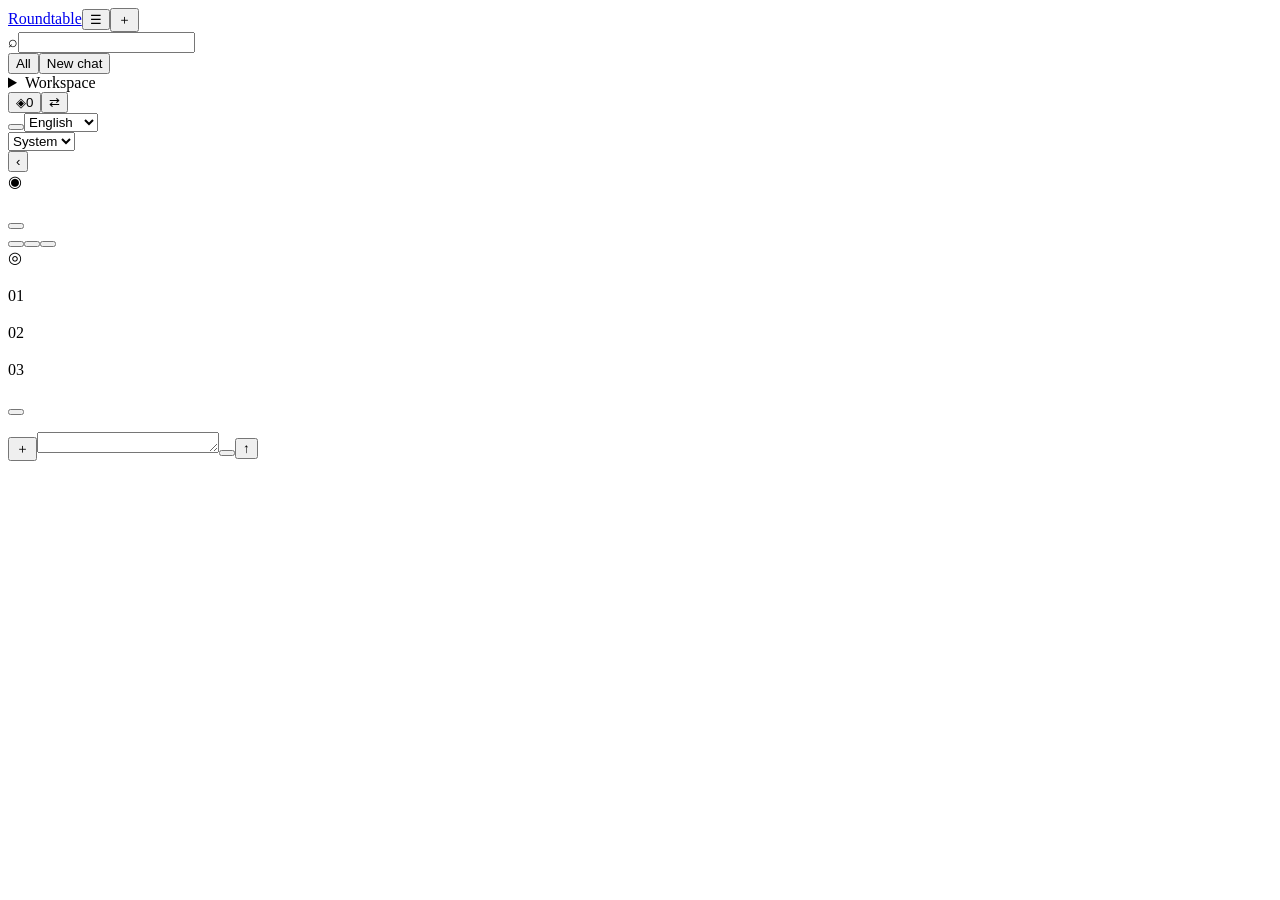
==== static/index.html @ 69000f11 "Align chat styling with inspected Mac client components" ====
<!doctype html>
<html lang="en"><head><meta charset="utf-8"><meta name="viewport" content="width=device-width,initial-scale=1"><title>Bot Roundtable</title><link rel="stylesheet" href="/style.css"><link rel="stylesheet" href="/mailbox.css"><script defer src="/i18n.js"></script><script defer src="/app.js"></script><script defer src="/handoffs.js"></script><script defer src="/mailbox.js"></script></head>
<body><div class="app-shell">
<aside id="sidebar"><div class="sidebar-top"><a class="brand" href="/" aria-label="Bot Roundtable">Roundtable</a><button id="mailbox-collapse" type="button" class="icon-button" aria-label="Compact sidebar" aria-expanded="true">☰</button><button id="new-room" class="icon-button" data-i18n-label="newRoom">＋</button></div><label class="search-box"><span aria-hidden="true">⌕</span><input id="room-search" type="search" data-i18n-placeholder="searchRooms" data-i18n-label="searchRooms"></label><div class="mailbox-actions"><button id="mailbox-all" type="button">All</button><button id="mailbox-new" type="button">New chat</button></div><nav id="mailbox-list" aria-label="Conversations"></nav><details class="workspace-picker"><summary>Workspace</summary><nav id="room-list" aria-label="Rooms"></nav></details><div class="sidebar-footer"><button id="directory" class="nav-button"><span aria-hidden="true">◈</span><span data-i18n="directory"></span><span id="bot-count" class="count">0</span></button><button id="mcp-open" class="nav-button"><span aria-hidden="true">⇄</span><span data-i18n="mcpConnect"></span></button><div class="footer-row"><button id="access" class="subtle" data-i18n="connect"></button><select id="language" aria-label="Language"><option value="en">English</option><option value="zh">简体中文</option></select></div><select id="mailbox-theme" aria-label="Appearance"><option value="system">System</option><option value="light">Light</option><option value="dark">Dark</option></select></div><div id="mailbox-resize" role="separator" aria-label="Sidebar width" aria-orientation="vertical" tabindex="0" aria-valuemin="240" aria-valuemax="400" aria-valuenow="280"></div></aside>
<div class="main-shell"><header class="topbar"><button id="menu" class="icon-button" data-i18n-label="backRooms">‹</button><div class="avatar room-avatar" aria-hidden="true">◉</div><div class="heading"><h1 id="room-title" data-i18n="welcomeTitle"></h1><p id="room-subtitle" data-i18n="welcomeSub"></p></div><span id="status" class="status-pill" data-i18n="disconnected"></span><button id="manage" class="secondary" data-i18n="manage"></button></header>
<div class="workspace-tabs"><button id="discussion-view" type="button" data-i18n="discussion"></button><button id="task-view" type="button" data-i18n="taskTab"></button><button id="new-task" type="button" data-i18n="newTask"></button></div><main id="chat"><div id="welcome" class="welcome"><div class="hero-mark">◎</div><div class="eyebrow" data-i18n="eyebrow"></div><h2 data-i18n="welcomeHero"></h2><p data-i18n="welcomeCopy"></p><div class="feature-grid"><div><span>01</span><h3 data-i18n="feature1"></h3><p data-i18n="feature1Copy"></p></div><div><span>02</span><h3 data-i18n="feature2"></h3><p data-i18n="feature2Copy"></p></div><div><span>03</span><h3 data-i18n="feature3"></h3><p data-i18n="feature3Copy"></p></div></div><button id="hero-create" class="primary" data-i18n="startRoom"></button><p class="demo-note" data-i18n="truthNote"></p></div><div id="thread-bar" hidden><label><span data-i18n="discussion"></span><select id="thread-select"></select></label><button id="latest" class="subtle" data-i18n="latest"></button></div><div id="messages" aria-live="polite"></div><section id="handoffs-view" hidden><div id="task-list"></div><div id="task-thread" hidden><button id="task-back" class="subtle" type="button" data-i18n="backTasks"></button><div id="task-header"></div><p class="task-boundary" data-i18n="taskWakeHint"></p><nav id="assignment-switch" aria-label="Handoffs"></nav><div id="handoff-instruction"></div><div id="handoff-events" aria-live="polite"></div><button id="task-more" type="button" data-i18n="moreEvents" hidden></button><form id="task-note-form"><label class="sr-only" for="task-note" data-i18n="taskContext"></label><textarea id="task-note" rows="2" maxlength="4000" required data-i18n-placeholder="taskNoteHint"></textarea><button class="primary" type="submit" data-i18n="addContext"></button></form><div class="task-actions"><button id="retry-task" type="button" class="secondary" data-i18n="retryHandoff" hidden></button><button id="cancel-task" type="button" class="danger" data-i18n="cancelTask"></button></div></div></section></main>
<div id="composer-wrap"><p id="mailbox-join" hidden></p><form id="compose"><button id="options-open" type="button" class="icon-button" data-i18n-label="discussionOptions">＋</button><label class="sr-only" for="body" data-i18n="message"></label><textarea id="body" maxlength="4000" rows="1" data-i18n-placeholder="messagePlaceholder" required></textarea><button id="stop" type="button" class="danger" data-i18n="stop"></button><button id="send" type="submit" class="primary send-button" data-i18n-label="send">↑</button></form></div><p id="error" role="alert"></p></div></div>
<dialog id="options-dialog" aria-labelledby="options-title"><div class="dialog-heading"><h2 id="options-title" data-i18n="discussionOptions"></h2><button type="button" class="close icon-button" aria-label="Close">×</button></div><p class="muted small" data-i18n="targetHint"></p><div id="participants" class="participants"></div><div class="budget-control"><label for="budget" data-i18n="replyBudget"></label><input id="budget" type="number" min="1" max="20" value="4" required></div><p id="lead-note"></p><button id="start-discussion" type="button" class="primary" data-i18n="startDiscussion"></button><p class="muted small" data-i18n="budgetNotice"></p><p class="muted small" data-i18n="composerNote"></p></dialog>
<dialog id="access-dialog"><form id="access-form"><div class="dialog-heading"><h2 data-i18n="accessTitle"></h2><button type="button" class="close icon-button" aria-label="Close">×</button></div><p class="muted" data-i18n="accessCopy"></p><label><span data-i18n="adminToken"></span><input id="admin" type="password" autocomplete="off"></label><button class="primary full" type="submit" data-i18n="unlock"></button><div class="divider" data-i18n="orRoom"></div><label><span data-i18n="roomId"></span><input id="room"></label><label><span data-i18n="roomToken"></span><input id="token" type="password" autocomplete="off"></label><button id="room-connect" type="button" class="secondary full" data-i18n="connectRoom"></button><label class="check-row"><input id="remember-access" type="checkbox"><span data-i18n="rememberAccess"></span></label><button id="forget-access" type="button" class="secondary full" data-i18n="forgetAccess"></button><p class="muted small" data-i18n="memoryOnly"></p><p class="dialog-error" role="alert"></p></form></dialog>
<dialog id="create-dialog"><form id="create-form"><div class="dialog-heading"><h2 data-i18n="newRoom"></h2><button type="button" class="close icon-button" aria-label="Close">×</button></div><label><span data-i18n="roomName"></span><input id="name" maxlength="80" required></label><label><span data-i18n="chooseBots"></span></label><div id="create-bots" class="check-list"></div><p class="muted small" data-i18n="createHint"></p><button id="create" type="submit" class="primary full" data-i18n="createRoom"></button><p class="dialog-error" role="alert"></p></form></dialog>
<dialog id="directory-dialog" class="wide-dialog"><div class="dialog-heading"><div><span class="eyebrow" data-i18n="workspace"></span><h2 data-i18n="directory"></h2></div><button type="button" class="close icon-button" aria-label="Close">×</button></div><p class="muted" data-i18n="directoryCopy"></p><div id="bot-cards" class="bot-cards"></div><button id="register" class="primary" data-i18n="registerBot"></button><p class="dialog-error" role="alert"></p></dialog>
<dialog id="bot-dialog"><form id="bot-form"><div class="dialog-heading"><h2 id="bot-dialog-title" data-i18n="registerBot"></h2><button type="button" class="close icon-button" aria-label="Close">×</button></div><label><span data-i18n="botName"></span><input id="bot-name" required maxlength="80"></label><label><span data-i18n="botId"></span><input id="bot-id" required pattern="[a-z][a-z0-9\-]{1,39}" maxlength="40" placeholder="research-bot"></label><label><span data-i18n="connectionType"></span><select id="bot-kind"><option value="mailbox" data-i18n="kindMailbox"></option><option value="grok" data-i18n="kindGrok"></option><option value="dot" data-i18n="kindDot"></option><option value="other-bot" data-i18n="kindOther"></option><option value="demo" data-i18n="kindDemo"></option></select></label><label><span data-i18n="description"></span><textarea id="bot-description" maxlength="300" rows="2"></textarea></label><p class="muted small" data-i18n="registerHint"></p><button type="submit" class="primary full" data-i18n="registerBot"></button><p class="dialog-error" role="alert"></p></form></dialog>
<dialog id="manage-dialog" class="wide-dialog"><div class="dialog-heading"><h2 data-i18n="manageRoom"></h2><button type="button" class="close icon-button" aria-label="Close">×</button></div><section id="details"><div class="panel-heading"><h3 data-i18n="participants"></h3><span id="participant-count" class="count">0</span></div><div id="member-list"></div><p class="muted small" data-i18n="providerBoundary"></p></section><form id="settings-form"><label><span data-i18n="roomName"></span><input id="edit-name" required maxlength="80"></label><label><span data-i18n="leadRole"></span><select id="lead-select"></select></label><p class="muted small" data-i18n="leadHint"></p><div class="button-row"><button class="primary" type="submit" data-i18n="save"></button><button id="create-lead" class="secondary" type="button" data-i18n="createLead"></button></div></form><hr><h3 data-i18n="members"></h3><div id="manage-members"></div><form id="join-form" class="button-row"><select id="join-select" aria-label="Bot"></select><button class="secondary" type="submit" data-i18n="addBot"></button></form><p class="muted small" data-i18n="allowanceHint"></p><p class="dialog-error" role="alert"></p></dialog>
<dialog id="secret-dialog"><div class="dialog-heading"><h2 data-i18n="credentials"></h2><button type="button" class="close icon-button" aria-label="Close">×</button></div><p class="muted" data-i18n="credentialsHint"></p><pre id="secrets"></pre><button id="copy-secrets" class="secondary" data-i18n="copy"></button></dialog>
<dialog id="mcp-dialog" class="wide-dialog"><div class="dialog-heading"><h2 data-i18n="mcpConnect"></h2><button type="button" class="close icon-button" aria-label="Close">×</button></div><p data-i18n="mcpCopy"></p><ol><li data-i18n="mcpStep1"></li><li data-i18n="mcpStep2"></li><li data-i18n="mcpStep3"></li></ol><section id="connection-check"><h3 data-i18n="connectionCheck"></h3><p data-i18n="connectionCheckHint"></p><button id="connection-refresh" type="button" data-i18n="connectionRefresh"></button><div id="connection-results"></div><pre>python local_client.py doctor
python local_client.py probe</pre><p class="muted small" data-i18n="connectionCommandHint"></p></section><pre id="mcp-config"></pre><h3 data-i18n="mcpHttpTitle"></h3><p data-i18n="mcpHttpCopy"></p><pre>{"url":"https://YOUR_HOST/mcp","headers":{"Authorization":"Bearer YOUR_AGENT_TOKEN"}}</pre><p class="muted small" data-i18n="mcpWarning"></p><div class="tool-tags"><code>list_rooms</code><code>list_bots</code><code>send_message</code><code>get_thread</code><code>receive_jobs</code><code>reply_to_job</code><code>stop_discussion</code><code>create_task</code><code>list_tasks</code><code>get_task</code><code>receive_assignments</code><code>claim_assignment</code><code>report_assignment</code><code>add_task_context</code><code>cancel_task</code><code>retry_assignment</code></div><p class="dialog-error" role="alert"></p></dialog>
<dialog id="task-create-dialog" class="wide-dialog"><form id="task-create-form"><div class="dialog-heading"><h2 data-i18n="newTask"></h2><button type="button" class="close icon-button" aria-label="Close">×</button></div><label><span data-i18n="taskTitle"></span><input id="task-title" required maxlength="120"></label><label><span data-i18n="taskContext"></span><textarea id="task-context" required maxlength="4000" rows="3"></textarea></label><p class="muted small" data-i18n="taskScopeHint"></p><div id="task-workers"></div><label><span data-i18n="taskBudget"></span><input id="task-budget" type="number" min="1" max="20" value="6" required></label><p class="task-boundary" data-i18n="taskWakeHint"></p><button id="create-task" class="primary full" type="submit" data-i18n="delegateTask"></button><p class="dialog-error" role="alert"></p></form></dialog>
<dialog id="mailbox-dialog" aria-labelledby="mailbox-dialog-title"><form id="mailbox-create-form"><div class="dialog-heading"><h2 id="mailbox-dialog-title" data-mailbox-label="newGroup">New conversation</h2><button type="button" class="icon-button" data-mailbox-close aria-label="Close">×</button></div><label><span data-mailbox-label="title">Conversation name</span><input id="mailbox-title" maxlength="120"></label><p data-mailbox-label="members">To</p><div id="mailbox-members" class="check-list"></div><label><span data-mailbox-label="budget">Bot reply budget</span><input id="mailbox-budget" type="number" min="1" max="20" value="4" required></label><div class="button-row"><button type="button" data-mailbox-close data-mailbox-label="cancel">Cancel</button><button id="mailbox-create-submit" type="submit" class="primary" data-mailbox-label="create">Start conversation</button></div><p class="dialog-error" role="alert"></p></form></dialog>
<dialog id="mailbox-details" aria-labelledby="mailbox-details-title"><div class="dialog-heading"><h2 id="mailbox-details-title" data-mailbox-label="options">Conversation details</h2><button type="button" class="icon-button" data-mailbox-close aria-label="Close">×</button></div><div id="mailbox-details-members"></div><p data-mailbox-label="membersHint"></p><p id="mailbox-detail-budget"></p><p class="dialog-error" role="alert"></p></dialog>
<dialog id="mailbox-avatar-dialog" aria-labelledby="mailbox-avatar-title"><form id="mailbox-avatar-form"><div class="dialog-heading"><h2 id="mailbox-avatar-title" data-mailbox-label="profile">Avatar</h2><button type="button" data-mailbox-close aria-label="Close">×</button></div><input id="mailbox-avatar-actor" type="hidden"><label><span data-mailbox-label="initial">Initials</span><input id="mailbox-avatar-initial" maxlength="2" required></label><label><span data-mailbox-label="color">Color</span><select id="mailbox-avatar-color"><option value="sage">Sage</option><option value="sand">Sand</option><option value="rose">Rose</option><option value="blue">Blue</option><option value="slate">Slate</option></select></label><label><span>Character / 角色</span><select id="mailbox-avatar-character"><option value="auto">Auto</option><option value="pebble">Pebble</option><option value="capsule">Capsule</option><option value="kite">Kite</option><option value="initials">Initials</option></select></label><p data-mailbox-label="avatarHint"></p><button type="submit" class="primary" data-mailbox-label="save">Save</button><p class="dialog-error" role="alert"></p></form></dialog>
</body></html>
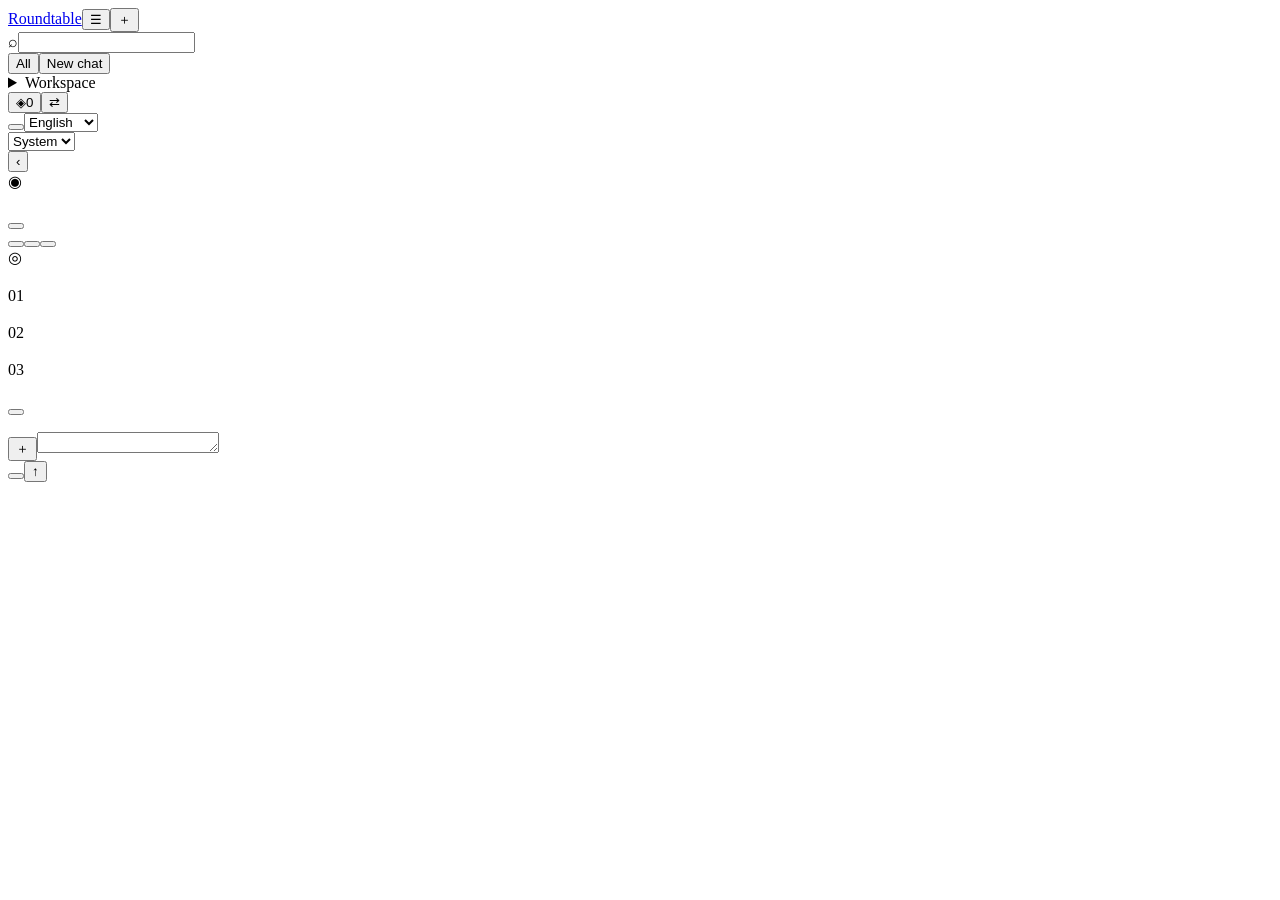
==== commit 2d9708fb: "Match verified composer states and transcript time boundaries" ====
--- a/static/index.html
+++ b/static/index.html
@@ -4,7 +4,7 @@
 <aside id="sidebar"><div class="sidebar-top"><a class="brand" href="/" aria-label="Bot Roundtable">Roundtable</a><button id="mailbox-collapse" type="button" class="icon-button" aria-label="Compact sidebar" aria-expanded="true">☰</button><button id="new-room" class="icon-button" data-i18n-label="newRoom">＋</button></div><label class="search-box"><span aria-hidden="true">⌕</span><input id="room-search" type="search" data-i18n-placeholder="searchRooms" data-i18n-label="searchRooms"></label><div class="mailbox-actions"><button id="mailbox-all" type="button">All</button><button id="mailbox-new" type="button">New chat</button></div><nav id="mailbox-list" aria-label="Conversations"></nav><details class="workspace-picker"><summary>Workspace</summary><nav id="room-list" aria-label="Rooms"></nav></details><div class="sidebar-footer"><button id="directory" class="nav-button"><span aria-hidden="true">◈</span><span data-i18n="directory"></span><span id="bot-count" class="count">0</span></button><button id="mcp-open" class="nav-button"><span aria-hidden="true">⇄</span><span data-i18n="mcpConnect"></span></button><div class="footer-row"><button id="access" class="subtle" data-i18n="connect"></button><select id="language" aria-label="Language"><option value="en">English</option><option value="zh">简体中文</option></select></div><select id="mailbox-theme" aria-label="Appearance"><option value="system">System</option><option value="light">Light</option><option value="dark">Dark</option></select></div><div id="mailbox-resize" role="separator" aria-label="Sidebar width" aria-orientation="vertical" tabindex="0" aria-valuemin="240" aria-valuemax="400" aria-valuenow="280"></div></aside>
 <div class="main-shell"><header class="topbar"><button id="menu" class="icon-button" data-i18n-label="backRooms">‹</button><div class="avatar room-avatar" aria-hidden="true">◉</div><div class="heading"><h1 id="room-title" data-i18n="welcomeTitle"></h1><p id="room-subtitle" data-i18n="welcomeSub"></p></div><span id="status" class="status-pill" data-i18n="disconnected"></span><button id="manage" class="secondary" data-i18n="manage"></button></header>
 <div class="workspace-tabs"><button id="discussion-view" type="button" data-i18n="discussion"></button><button id="task-view" type="button" data-i18n="taskTab"></button><button id="new-task" type="button" data-i18n="newTask"></button></div><main id="chat"><div id="welcome" class="welcome"><div class="hero-mark">◎</div><div class="eyebrow" data-i18n="eyebrow"></div><h2 data-i18n="welcomeHero"></h2><p data-i18n="welcomeCopy"></p><div class="feature-grid"><div><span>01</span><h3 data-i18n="feature1"></h3><p data-i18n="feature1Copy"></p></div><div><span>02</span><h3 data-i18n="feature2"></h3><p data-i18n="feature2Copy"></p></div><div><span>03</span><h3 data-i18n="feature3"></h3><p data-i18n="feature3Copy"></p></div></div><button id="hero-create" class="primary" data-i18n="startRoom"></button><p class="demo-note" data-i18n="truthNote"></p></div><div id="thread-bar" hidden><label><span data-i18n="discussion"></span><select id="thread-select"></select></label><button id="latest" class="subtle" data-i18n="latest"></button></div><div id="messages" aria-live="polite"></div><section id="handoffs-view" hidden><div id="task-list"></div><div id="task-thread" hidden><button id="task-back" class="subtle" type="button" data-i18n="backTasks"></button><div id="task-header"></div><p class="task-boundary" data-i18n="taskWakeHint"></p><nav id="assignment-switch" aria-label="Handoffs"></nav><div id="handoff-instruction"></div><div id="handoff-events" aria-live="polite"></div><button id="task-more" type="button" data-i18n="moreEvents" hidden></button><form id="task-note-form"><label class="sr-only" for="task-note" data-i18n="taskContext"></label><textarea id="task-note" rows="2" maxlength="4000" required data-i18n-placeholder="taskNoteHint"></textarea><button class="primary" type="submit" data-i18n="addContext"></button></form><div class="task-actions"><button id="retry-task" type="button" class="secondary" data-i18n="retryHandoff" hidden></button><button id="cancel-task" type="button" class="danger" data-i18n="cancelTask"></button></div></div></section></main>
-<div id="composer-wrap"><p id="mailbox-join" hidden></p><form id="compose"><button id="options-open" type="button" class="icon-button" data-i18n-label="discussionOptions">＋</button><label class="sr-only" for="body" data-i18n="message"></label><textarea id="body" maxlength="4000" rows="1" data-i18n-placeholder="messagePlaceholder" required></textarea><button id="stop" type="button" class="danger" data-i18n="stop"></button><button id="send" type="submit" class="primary send-button" data-i18n-label="send">↑</button></form></div><p id="error" role="alert"></p></div></div>
+<div id="composer-wrap"><p id="mailbox-join" hidden></p><form id="compose"><button id="options-open" type="button" class="icon-button" data-i18n-label="discussionOptions">＋</button><label class="sr-only" for="body" data-i18n="message"></label><textarea id="body" maxlength="4000" rows="1" data-i18n-placeholder="messagePlaceholder" required></textarea><div class="composer-actions"><button id="stop" type="button" class="danger" data-i18n="stop"></button><button id="send" type="submit" class="primary send-button" data-i18n-label="send">↑</button></div></form></div><p id="error" role="alert"></p></div></div>
 <dialog id="options-dialog" aria-labelledby="options-title"><div class="dialog-heading"><h2 id="options-title" data-i18n="discussionOptions"></h2><button type="button" class="close icon-button" aria-label="Close">×</button></div><p class="muted small" data-i18n="targetHint"></p><div id="participants" class="participants"></div><div class="budget-control"><label for="budget" data-i18n="replyBudget"></label><input id="budget" type="number" min="1" max="20" value="4" required></div><p id="lead-note"></p><button id="start-discussion" type="button" class="primary" data-i18n="startDiscussion"></button><p class="muted small" data-i18n="budgetNotice"></p><p class="muted small" data-i18n="composerNote"></p></dialog>
 <dialog id="access-dialog"><form id="access-form"><div class="dialog-heading"><h2 data-i18n="accessTitle"></h2><button type="button" class="close icon-button" aria-label="Close">×</button></div><p class="muted" data-i18n="accessCopy"></p><label><span data-i18n="adminToken"></span><input id="admin" type="password" autocomplete="off"></label><button class="primary full" type="submit" data-i18n="unlock"></button><div class="divider" data-i18n="orRoom"></div><label><span data-i18n="roomId"></span><input id="room"></label><label><span data-i18n="roomToken"></span><input id="token" type="password" autocomplete="off"></label><button id="room-connect" type="button" class="secondary full" data-i18n="connectRoom"></button><label class="check-row"><input id="remember-access" type="checkbox"><span data-i18n="rememberAccess"></span></label><button id="forget-access" type="button" class="secondary full" data-i18n="forgetAccess"></button><p class="muted small" data-i18n="memoryOnly"></p><p class="dialog-error" role="alert"></p></form></dialog>
 <dialog id="create-dialog"><form id="create-form"><div class="dialog-heading"><h2 data-i18n="newRoom"></h2><button type="button" class="close icon-button" aria-label="Close">×</button></div><label><span data-i18n="roomName"></span><input id="name" maxlength="80" required></label><label><span data-i18n="chooseBots"></span></label><div id="create-bots" class="check-list"></div><p class="muted small" data-i18n="createHint"></p><button id="create" type="submit" class="primary full" data-i18n="createRoom"></button><p class="dialog-error" role="alert"></p></form></dialog>
@@ -17,5 +17,5 @@
 <dialog id="task-create-dialog" class="wide-dialog"><form id="task-create-form"><div class="dialog-heading"><h2 data-i18n="newTask"></h2><button type="button" class="close icon-button" aria-label="Close">×</button></div><label><span data-i18n="taskTitle"></span><input id="task-title" required maxlength="120"></label><label><span data-i18n="taskContext"></span><textarea id="task-context" required maxlength="4000" rows="3"></textarea></label><p class="muted small" data-i18n="taskScopeHint"></p><div id="task-workers"></div><label><span data-i18n="taskBudget"></span><input id="task-budget" type="number" min="1" max="20" value="6" required></label><p class="task-boundary" data-i18n="taskWakeHint"></p><button id="create-task" class="primary full" type="submit" data-i18n="delegateTask"></button><p class="dialog-error" role="alert"></p></form></dialog>
 <dialog id="mailbox-dialog" aria-labelledby="mailbox-dialog-title"><form id="mailbox-create-form"><div class="dialog-heading"><h2 id="mailbox-dialog-title" data-mailbox-label="newGroup">New conversation</h2><button type="button" class="icon-button" data-mailbox-close aria-label="Close">×</button></div><label><span data-mailbox-label="title">Conversation name</span><input id="mailbox-title" maxlength="120"></label><p data-mailbox-label="members">To</p><div id="mailbox-members" class="check-list"></div><label><span data-mailbox-label="budget">Bot reply budget</span><input id="mailbox-budget" type="number" min="1" max="20" value="4" required></label><div class="button-row"><button type="button" data-mailbox-close data-mailbox-label="cancel">Cancel</button><button id="mailbox-create-submit" type="submit" class="primary" data-mailbox-label="create">Start conversation</button></div><p class="dialog-error" role="alert"></p></form></dialog>
 <dialog id="mailbox-details" aria-labelledby="mailbox-details-title"><div class="dialog-heading"><h2 id="mailbox-details-title" data-mailbox-label="options">Conversation details</h2><button type="button" class="icon-button" data-mailbox-close aria-label="Close">×</button></div><div id="mailbox-details-members"></div><p data-mailbox-label="membersHint"></p><p id="mailbox-detail-budget"></p><p class="dialog-error" role="alert"></p></dialog>
-<dialog id="mailbox-avatar-dialog" aria-labelledby="mailbox-avatar-title"><form id="mailbox-avatar-form"><div class="dialog-heading"><h2 id="mailbox-avatar-title" data-mailbox-label="profile">Avatar</h2><button type="button" data-mailbox-close aria-label="Close">×</button></div><input id="mailbox-avatar-actor" type="hidden"><label><span data-mailbox-label="initial">Initials</span><input id="mailbox-avatar-initial" maxlength="2" required></label><label><span data-mailbox-label="color">Color</span><select id="mailbox-avatar-color"><option value="sage">Sage</option><option value="sand">Sand</option><option value="rose">Rose</option><option value="blue">Blue</option><option value="slate">Slate</option></select></label><label><span>Character / 角色</span><select id="mailbox-avatar-character"><option value="auto">Auto</option><option value="pebble">Pebble</option><option value="capsule">Capsule</option><option value="kite">Kite</option><option value="initials">Initials</option></select></label><p data-mailbox-label="avatarHint"></p><button type="submit" class="primary" data-mailbox-label="save">Save</button><p class="dialog-error" role="alert"></p></form></dialog>
+<dialog id="mailbox-avatar-dialog" aria-labelledby="mailbox-avatar-title"><form id="mailbox-avatar-form"><div class="dialog-heading"><h2 id="mailbox-avatar-title" data-mailbox-label="profile">Avatar</h2><button type="button" data-mailbox-close aria-label="Close">×</button></div><input id="mailbox-avatar-actor" type="hidden"><label><span data-mailbox-label="initial">Initials</span><input id="mailbox-avatar-initial" maxlength="2" required></label><label><span data-mailbox-label="color">Color</span><select id="mailbox-avatar-color"><option value="sage">Sage</option><option value="sand">Sand</option><option value="rose">Rose</option><option value="blue">Blue</option><option value="slate">Slate</option></select></label><label><span data-mailbox-label="character">Character</span><select id="mailbox-avatar-character"><option value="auto">Auto</option><option value="pebble">Pebble</option><option value="capsule">Capsule</option><option value="kite">Kite</option><option value="initials">Initials</option></select></label><p data-mailbox-label="avatarHint"></p><button type="submit" class="primary" data-mailbox-label="save">Save</button><p class="dialog-error" role="alert"></p></form></dialog>
 </body></html>
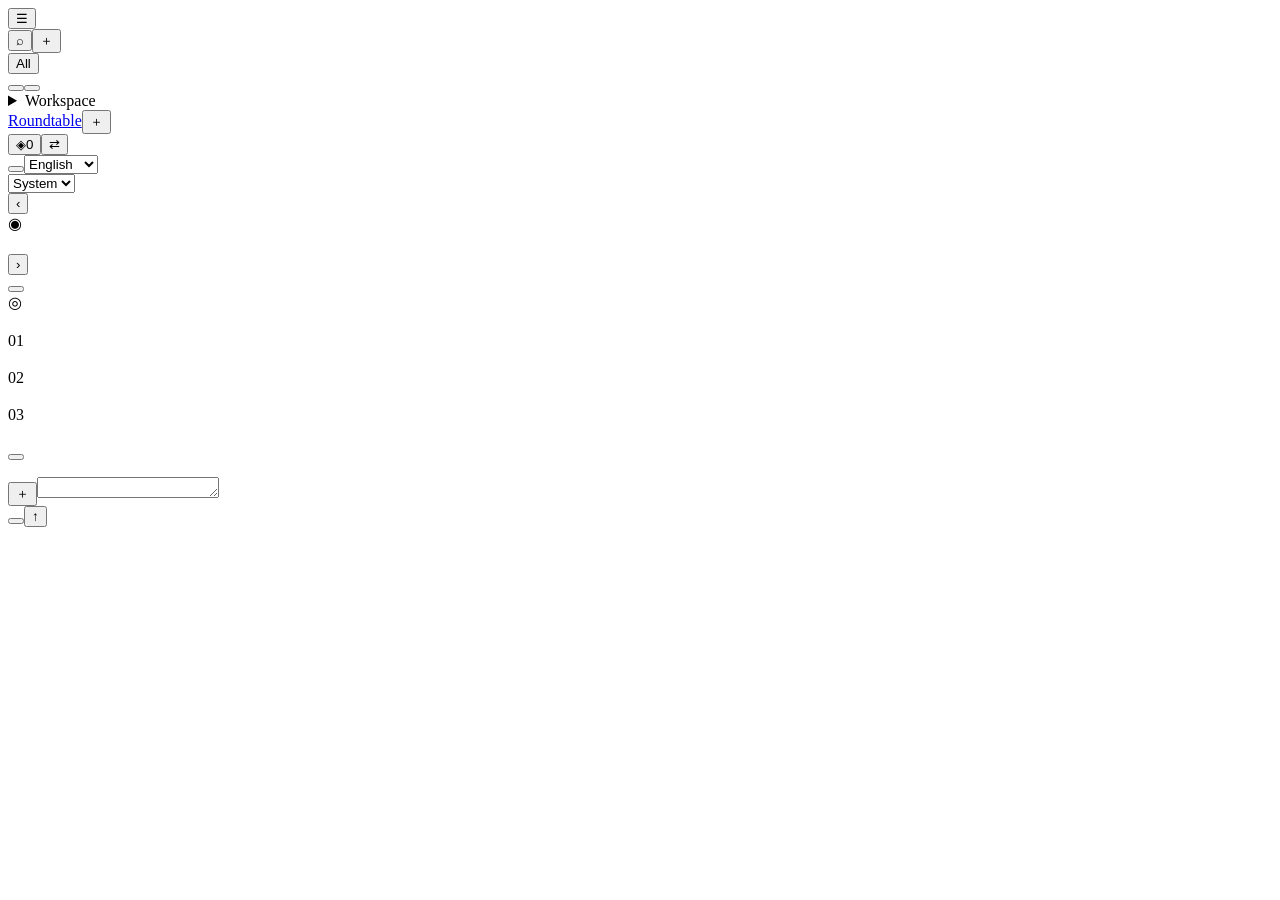
==== commit 3339bfc5: "Reframe chat around the mounted desktop composition" ====
--- a/static/index.html
+++ b/static/index.html
@@ -1,9 +1,9 @@
 <!doctype html>
 <html lang="en"><head><meta charset="utf-8"><meta name="viewport" content="width=device-width,initial-scale=1"><title>Bot Roundtable</title><link rel="stylesheet" href="/style.css"><link rel="stylesheet" href="/mailbox.css"><script defer src="/i18n.js"></script><script defer src="/app.js"></script><script defer src="/handoffs.js"></script><script defer src="/mailbox.js"></script></head>
 <body><div class="app-shell">
-<aside id="sidebar"><div class="sidebar-top"><a class="brand" href="/" aria-label="Bot Roundtable">Roundtable</a><button id="mailbox-collapse" type="button" class="icon-button" aria-label="Compact sidebar" aria-expanded="true">☰</button><button id="new-room" class="icon-button" data-i18n-label="newRoom">＋</button></div><label class="search-box"><span aria-hidden="true">⌕</span><input id="room-search" type="search" data-i18n-placeholder="searchRooms" data-i18n-label="searchRooms"></label><div class="mailbox-actions"><button id="mailbox-all" type="button">All</button><button id="mailbox-new" type="button">New chat</button></div><nav id="mailbox-list" aria-label="Conversations"></nav><details class="workspace-picker"><summary>Workspace</summary><nav id="room-list" aria-label="Rooms"></nav></details><div class="sidebar-footer"><button id="directory" class="nav-button"><span aria-hidden="true">◈</span><span data-i18n="directory"></span><span id="bot-count" class="count">0</span></button><button id="mcp-open" class="nav-button"><span aria-hidden="true">⇄</span><span data-i18n="mcpConnect"></span></button><div class="footer-row"><button id="access" class="subtle" data-i18n="connect"></button><select id="language" aria-label="Language"><option value="en">English</option><option value="zh">简体中文</option></select></div><select id="mailbox-theme" aria-label="Appearance"><option value="system">System</option><option value="light">Light</option><option value="dark">Dark</option></select></div><div id="mailbox-resize" role="separator" aria-label="Sidebar width" aria-orientation="vertical" tabindex="0" aria-valuemin="240" aria-valuemax="400" aria-valuenow="280"></div></aside>
-<div class="main-shell"><header class="topbar"><button id="menu" class="icon-button" data-i18n-label="backRooms">‹</button><div class="avatar room-avatar" aria-hidden="true">◉</div><div class="heading"><h1 id="room-title" data-i18n="welcomeTitle"></h1><p id="room-subtitle" data-i18n="welcomeSub"></p></div><span id="status" class="status-pill" data-i18n="disconnected"></span><button id="manage" class="secondary" data-i18n="manage"></button></header>
-<div class="workspace-tabs"><button id="discussion-view" type="button" data-i18n="discussion"></button><button id="task-view" type="button" data-i18n="taskTab"></button><button id="new-task" type="button" data-i18n="newTask"></button></div><main id="chat"><div id="welcome" class="welcome"><div class="hero-mark">◎</div><div class="eyebrow" data-i18n="eyebrow"></div><h2 data-i18n="welcomeHero"></h2><p data-i18n="welcomeCopy"></p><div class="feature-grid"><div><span>01</span><h3 data-i18n="feature1"></h3><p data-i18n="feature1Copy"></p></div><div><span>02</span><h3 data-i18n="feature2"></h3><p data-i18n="feature2Copy"></p></div><div><span>03</span><h3 data-i18n="feature3"></h3><p data-i18n="feature3Copy"></p></div></div><button id="hero-create" class="primary" data-i18n="startRoom"></button><p class="demo-note" data-i18n="truthNote"></p></div><div id="thread-bar" hidden><label><span data-i18n="discussion"></span><select id="thread-select"></select></label><button id="latest" class="subtle" data-i18n="latest"></button></div><div id="messages" aria-live="polite"></div><section id="handoffs-view" hidden><div id="task-list"></div><div id="task-thread" hidden><button id="task-back" class="subtle" type="button" data-i18n="backTasks"></button><div id="task-header"></div><p class="task-boundary" data-i18n="taskWakeHint"></p><nav id="assignment-switch" aria-label="Handoffs"></nav><div id="handoff-instruction"></div><div id="handoff-events" aria-live="polite"></div><button id="task-more" type="button" data-i18n="moreEvents" hidden></button><form id="task-note-form"><label class="sr-only" for="task-note" data-i18n="taskContext"></label><textarea id="task-note" rows="2" maxlength="4000" required data-i18n-placeholder="taskNoteHint"></textarea><button class="primary" type="submit" data-i18n="addContext"></button></form><div class="task-actions"><button id="retry-task" type="button" class="secondary" data-i18n="retryHandoff" hidden></button><button id="cancel-task" type="button" class="danger" data-i18n="cancelTask"></button></div></div></section></main>
+<aside id="sidebar"><div class="sidebar-top"><button id="mailbox-collapse" type="button" class="icon-button" aria-label="Compact sidebar" aria-expanded="true">☰</button><div class="sidebar-tools"><button id="mailbox-search" type="button" class="icon-button" aria-label="Search conversations" aria-controls="mailbox-search-field" aria-expanded="false">⌕</button><button id="mailbox-new" type="button" class="icon-button" aria-label="New conversation">＋</button></div></div><label id="mailbox-search-field" class="search-box" hidden><span aria-hidden="true">⌕</span><input id="room-search" type="search" data-i18n-placeholder="searchRooms" data-i18n-label="searchRooms"></label><div class="mailbox-actions"><button id="mailbox-all" type="button">All</button><div class="workspace-tabs"><button id="discussion-view" type="button" data-i18n="discussion"></button><button id="task-view" type="button" data-i18n="taskTab"></button></div></div><nav id="mailbox-list" aria-label="Conversations"></nav><details class="workspace-picker"><summary>Workspace</summary><nav id="room-list" aria-label="Rooms"></nav></details><div class="sidebar-footer"><div class="workspace-actions"><a class="brand" href="/" aria-label="Bot Roundtable">Roundtable</a><button id="new-room" class="icon-button" data-i18n-label="newRoom">＋</button></div><button id="directory" class="nav-button"><span aria-hidden="true">◈</span><span data-i18n="directory"></span><span id="bot-count" class="count">0</span></button><button id="mcp-open" class="nav-button"><span aria-hidden="true">⇄</span><span data-i18n="mcpConnect"></span></button><div class="footer-row"><button id="access" class="subtle" data-i18n="connect"></button><select id="language" aria-label="Language"><option value="en">English</option><option value="zh">简体中文</option></select></div><select id="mailbox-theme" aria-label="Appearance"><option value="system">System</option><option value="light">Light</option><option value="dark">Dark</option></select></div><div id="mailbox-resize" role="separator" aria-label="Sidebar width" aria-orientation="vertical" tabindex="0" aria-valuemin="240" aria-valuemax="400" aria-valuenow="280"></div></aside>
+<div class="main-shell"><header class="topbar"><button id="menu" class="icon-button" data-i18n-label="backRooms">‹</button><div class="conversation-identity"><div class="avatar room-avatar" aria-hidden="true">◉</div><div class="heading"><h1 id="room-title" data-i18n="welcomeTitle"></h1><p id="room-subtitle" data-i18n="welcomeSub"></p></div><button id="mailbox-identity" type="button" aria-labelledby="room-title" aria-describedby="room-subtitle"><span aria-hidden="true">›</span></button></div><span id="status" class="status-pill" data-i18n="disconnected"></span><button id="manage" class="secondary" data-i18n="manage"></button></header>
+<main id="chat"><div id="welcome" class="welcome"><div class="hero-mark">◎</div><div class="eyebrow" data-i18n="eyebrow"></div><h2 data-i18n="welcomeHero"></h2><p data-i18n="welcomeCopy"></p><div class="feature-grid"><div><span>01</span><h3 data-i18n="feature1"></h3><p data-i18n="feature1Copy"></p></div><div><span>02</span><h3 data-i18n="feature2"></h3><p data-i18n="feature2Copy"></p></div><div><span>03</span><h3 data-i18n="feature3"></h3><p data-i18n="feature3Copy"></p></div></div><button id="hero-create" class="primary" data-i18n="startRoom"></button><p class="demo-note" data-i18n="truthNote"></p></div><div id="thread-bar" hidden><label><span data-i18n="discussion"></span><select id="thread-select"></select></label><button id="latest" class="subtle" data-i18n="latest"></button></div><div id="messages" aria-live="polite"></div><section id="handoffs-view" hidden><div class="task-page-actions"><button id="new-task" type="button" class="secondary" data-i18n="newTask"></button></div><div id="task-list"></div><div id="task-thread" hidden><button id="task-back" class="subtle" type="button" data-i18n="backTasks"></button><div id="task-header"></div><p class="task-boundary" data-i18n="taskWakeHint"></p><nav id="assignment-switch" aria-label="Handoffs"></nav><div id="handoff-instruction"></div><div id="handoff-events" aria-live="polite"></div><button id="task-more" type="button" data-i18n="moreEvents" hidden></button><form id="task-note-form"><label class="sr-only" for="task-note" data-i18n="taskContext"></label><textarea id="task-note" rows="2" maxlength="4000" required data-i18n-placeholder="taskNoteHint"></textarea><button class="primary" type="submit" data-i18n="addContext"></button></form><div class="task-actions"><button id="retry-task" type="button" class="secondary" data-i18n="retryHandoff" hidden></button><button id="cancel-task" type="button" class="danger" data-i18n="cancelTask"></button></div></div></section></main>
 <div id="composer-wrap"><p id="mailbox-join" hidden></p><form id="compose"><button id="options-open" type="button" class="icon-button" data-i18n-label="discussionOptions">＋</button><label class="sr-only" for="body" data-i18n="message"></label><textarea id="body" maxlength="4000" rows="1" data-i18n-placeholder="messagePlaceholder" required></textarea><div class="composer-actions"><button id="stop" type="button" class="danger" data-i18n="stop"></button><button id="send" type="submit" class="primary send-button" data-i18n-label="send">↑</button></div></form></div><p id="error" role="alert"></p></div></div>
 <dialog id="options-dialog" aria-labelledby="options-title"><div class="dialog-heading"><h2 id="options-title" data-i18n="discussionOptions"></h2><button type="button" class="close icon-button" aria-label="Close">×</button></div><p class="muted small" data-i18n="targetHint"></p><div id="participants" class="participants"></div><div class="budget-control"><label for="budget" data-i18n="replyBudget"></label><input id="budget" type="number" min="1" max="20" value="4" required></div><p id="lead-note"></p><button id="start-discussion" type="button" class="primary" data-i18n="startDiscussion"></button><p class="muted small" data-i18n="budgetNotice"></p><p class="muted small" data-i18n="composerNote"></p></dialog>
 <dialog id="access-dialog"><form id="access-form"><div class="dialog-heading"><h2 data-i18n="accessTitle"></h2><button type="button" class="close icon-button" aria-label="Close">×</button></div><p class="muted" data-i18n="accessCopy"></p><label><span data-i18n="adminToken"></span><input id="admin" type="password" autocomplete="off"></label><button class="primary full" type="submit" data-i18n="unlock"></button><div class="divider" data-i18n="orRoom"></div><label><span data-i18n="roomId"></span><input id="room"></label><label><span data-i18n="roomToken"></span><input id="token" type="password" autocomplete="off"></label><button id="room-connect" type="button" class="secondary full" data-i18n="connectRoom"></button><label class="check-row"><input id="remember-access" type="checkbox"><span data-i18n="rememberAccess"></span></label><button id="forget-access" type="button" class="secondary full" data-i18n="forgetAccess"></button><p class="muted small" data-i18n="memoryOnly"></p><p class="dialog-error" role="alert"></p></form></dialog>
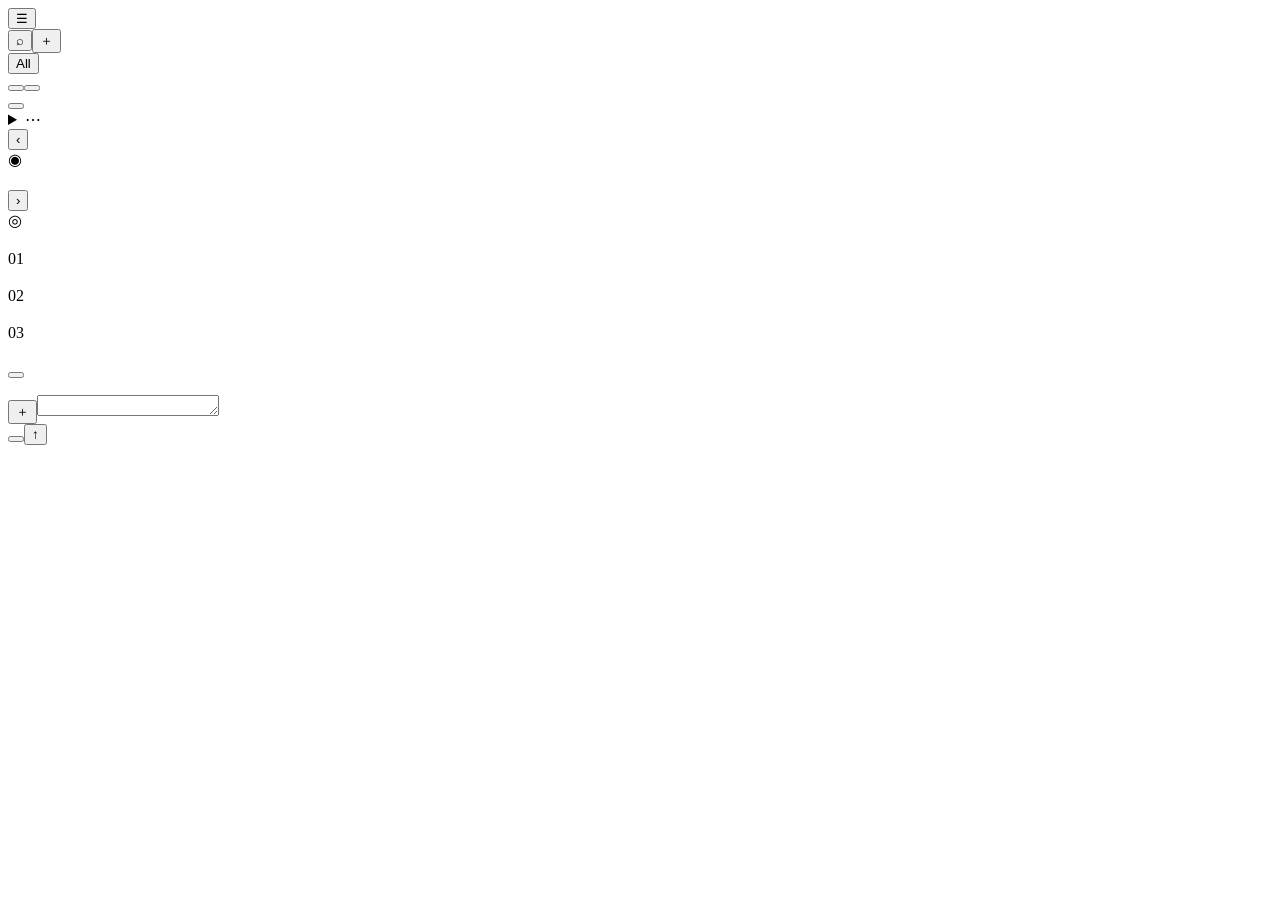
==== commit 589578f5: "Align desktop chat composition with supplied native references" ====
--- a/static/index.html
+++ b/static/index.html
@@ -1,8 +1,8 @@
 <!doctype html>
 <html lang="en"><head><meta charset="utf-8"><meta name="viewport" content="width=device-width,initial-scale=1"><title>Bot Roundtable</title><link rel="stylesheet" href="/style.css"><link rel="stylesheet" href="/mailbox.css"><script defer src="/i18n.js"></script><script defer src="/app.js"></script><script defer src="/handoffs.js"></script><script defer src="/mailbox.js"></script></head>
 <body><div class="app-shell">
-<aside id="sidebar"><div class="sidebar-top"><button id="mailbox-collapse" type="button" class="icon-button" aria-label="Compact sidebar" aria-expanded="true">☰</button><div class="sidebar-tools"><button id="mailbox-search" type="button" class="icon-button" aria-label="Search conversations" aria-controls="mailbox-search-field" aria-expanded="false">⌕</button><button id="mailbox-new" type="button" class="icon-button" aria-label="New conversation">＋</button></div></div><label id="mailbox-search-field" class="search-box" hidden><span aria-hidden="true">⌕</span><input id="room-search" type="search" data-i18n-placeholder="searchRooms" data-i18n-label="searchRooms"></label><div class="mailbox-actions"><button id="mailbox-all" type="button">All</button><div class="workspace-tabs"><button id="discussion-view" type="button" data-i18n="discussion"></button><button id="task-view" type="button" data-i18n="taskTab"></button></div></div><nav id="mailbox-list" aria-label="Conversations"></nav><details class="workspace-picker"><summary>Workspace</summary><nav id="room-list" aria-label="Rooms"></nav></details><div class="sidebar-footer"><div class="workspace-actions"><a class="brand" href="/" aria-label="Bot Roundtable">Roundtable</a><button id="new-room" class="icon-button" data-i18n-label="newRoom">＋</button></div><button id="directory" class="nav-button"><span aria-hidden="true">◈</span><span data-i18n="directory"></span><span id="bot-count" class="count">0</span></button><button id="mcp-open" class="nav-button"><span aria-hidden="true">⇄</span><span data-i18n="mcpConnect"></span></button><div class="footer-row"><button id="access" class="subtle" data-i18n="connect"></button><select id="language" aria-label="Language"><option value="en">English</option><option value="zh">简体中文</option></select></div><select id="mailbox-theme" aria-label="Appearance"><option value="system">System</option><option value="light">Light</option><option value="dark">Dark</option></select></div><div id="mailbox-resize" role="separator" aria-label="Sidebar width" aria-orientation="vertical" tabindex="0" aria-valuemin="240" aria-valuemax="400" aria-valuenow="280"></div></aside>
-<div class="main-shell"><header class="topbar"><button id="menu" class="icon-button" data-i18n-label="backRooms">‹</button><div class="conversation-identity"><div class="avatar room-avatar" aria-hidden="true">◉</div><div class="heading"><h1 id="room-title" data-i18n="welcomeTitle"></h1><p id="room-subtitle" data-i18n="welcomeSub"></p></div><button id="mailbox-identity" type="button" aria-labelledby="room-title" aria-describedby="room-subtitle"><span aria-hidden="true">›</span></button></div><span id="status" class="status-pill" data-i18n="disconnected"></span><button id="manage" class="secondary" data-i18n="manage"></button></header>
+<aside id="sidebar"><div class="sidebar-top"><button id="mailbox-collapse" type="button" class="icon-button" aria-label="Compact sidebar" aria-expanded="true">☰</button><div class="sidebar-tools"><button id="mailbox-search" type="button" class="icon-button" aria-label="Search conversations" aria-controls="mailbox-search-field" aria-expanded="false">⌕</button><button id="mailbox-new" type="button" class="icon-button" aria-label="New conversation">＋</button></div></div><label id="mailbox-search-field" class="search-box" hidden><span aria-hidden="true">⌕</span><input id="room-search" type="search" data-i18n-placeholder="searchRooms" data-i18n-label="searchRooms"></label><div class="mailbox-actions"><button id="mailbox-all" type="button">All</button><div class="workspace-tabs"><button id="discussion-view" type="button" data-i18n="discussion"></button><button id="task-view" type="button" data-i18n="taskTab"></button></div></div><nav id="mailbox-pins" aria-label="Pinned bots"></nav><nav id="mailbox-list" aria-label="Conversations"></nav><div class="sidebar-footer"><button id="access" class="subtle" data-i18n="connect"></button><details id="mailbox-settings"><summary aria-label="Workspace controls">⋯</summary><div class="sidebar-settings-panel"><button id="manage" class="secondary" data-i18n="manage"></button><details class="workspace-picker"><summary>Workspace</summary><nav id="room-list" aria-label="Rooms"></nav></details><div class="workspace-actions"><a class="brand" href="/" aria-label="Bot Roundtable">Roundtable</a><button id="new-room" class="icon-button" data-i18n-label="newRoom">＋</button></div><button id="directory" class="nav-button"><span aria-hidden="true">◈</span><span data-i18n="directory"></span><span id="bot-count" class="count">0</span></button><button id="mcp-open" class="nav-button"><span aria-hidden="true">⇄</span><span data-i18n="mcpConnect"></span></button><div class="footer-row"><select id="language" aria-label="Language"><option value="en">English</option><option value="zh">简体中文</option></select></div><select id="mailbox-theme" aria-label="Appearance"><option value="system">System</option><option value="light">Light</option><option value="dark">Dark</option></select></div></details></div><div id="mailbox-resize" role="separator" aria-label="Sidebar width" aria-orientation="vertical" tabindex="0" aria-valuemin="240" aria-valuemax="400" aria-valuenow="280"></div></aside>
+<div class="main-shell"><header class="topbar"><button id="menu" class="icon-button" data-i18n-label="backRooms">‹</button><div class="conversation-identity"><div class="avatar room-avatar" aria-hidden="true">◉</div><div class="heading"><h1 id="room-title" data-i18n="welcomeTitle"></h1><p id="room-subtitle" data-i18n="welcomeSub"></p></div><button id="mailbox-identity" type="button" aria-labelledby="room-title" aria-describedby="room-subtitle"><span aria-hidden="true">›</span></button></div><span id="mailbox-exchange-title" hidden></span><span id="status" class="status-pill" data-i18n="disconnected"></span></header>
 <main id="chat"><div id="welcome" class="welcome"><div class="hero-mark">◎</div><div class="eyebrow" data-i18n="eyebrow"></div><h2 data-i18n="welcomeHero"></h2><p data-i18n="welcomeCopy"></p><div class="feature-grid"><div><span>01</span><h3 data-i18n="feature1"></h3><p data-i18n="feature1Copy"></p></div><div><span>02</span><h3 data-i18n="feature2"></h3><p data-i18n="feature2Copy"></p></div><div><span>03</span><h3 data-i18n="feature3"></h3><p data-i18n="feature3Copy"></p></div></div><button id="hero-create" class="primary" data-i18n="startRoom"></button><p class="demo-note" data-i18n="truthNote"></p></div><div id="thread-bar" hidden><label><span data-i18n="discussion"></span><select id="thread-select"></select></label><button id="latest" class="subtle" data-i18n="latest"></button></div><div id="messages" aria-live="polite"></div><section id="handoffs-view" hidden><div class="task-page-actions"><button id="new-task" type="button" class="secondary" data-i18n="newTask"></button></div><div id="task-list"></div><div id="task-thread" hidden><button id="task-back" class="subtle" type="button" data-i18n="backTasks"></button><div id="task-header"></div><p class="task-boundary" data-i18n="taskWakeHint"></p><nav id="assignment-switch" aria-label="Handoffs"></nav><div id="handoff-instruction"></div><div id="handoff-events" aria-live="polite"></div><button id="task-more" type="button" data-i18n="moreEvents" hidden></button><form id="task-note-form"><label class="sr-only" for="task-note" data-i18n="taskContext"></label><textarea id="task-note" rows="2" maxlength="4000" required data-i18n-placeholder="taskNoteHint"></textarea><button class="primary" type="submit" data-i18n="addContext"></button></form><div class="task-actions"><button id="retry-task" type="button" class="secondary" data-i18n="retryHandoff" hidden></button><button id="cancel-task" type="button" class="danger" data-i18n="cancelTask"></button></div></div></section></main>
 <div id="composer-wrap"><p id="mailbox-join" hidden></p><form id="compose"><button id="options-open" type="button" class="icon-button" data-i18n-label="discussionOptions">＋</button><label class="sr-only" for="body" data-i18n="message"></label><textarea id="body" maxlength="4000" rows="1" data-i18n-placeholder="messagePlaceholder" required></textarea><div class="composer-actions"><button id="stop" type="button" class="danger" data-i18n="stop"></button><button id="send" type="submit" class="primary send-button" data-i18n-label="send">↑</button></div></form></div><p id="error" role="alert"></p></div></div>
 <dialog id="options-dialog" aria-labelledby="options-title"><div class="dialog-heading"><h2 id="options-title" data-i18n="discussionOptions"></h2><button type="button" class="close icon-button" aria-label="Close">×</button></div><p class="muted small" data-i18n="targetHint"></p><div id="participants" class="participants"></div><div class="budget-control"><label for="budget" data-i18n="replyBudget"></label><input id="budget" type="number" min="1" max="20" value="4" required></div><p id="lead-note"></p><button id="start-discussion" type="button" class="primary" data-i18n="startDiscussion"></button><p class="muted small" data-i18n="budgetNotice"></p><p class="muted small" data-i18n="composerNote"></p></dialog>
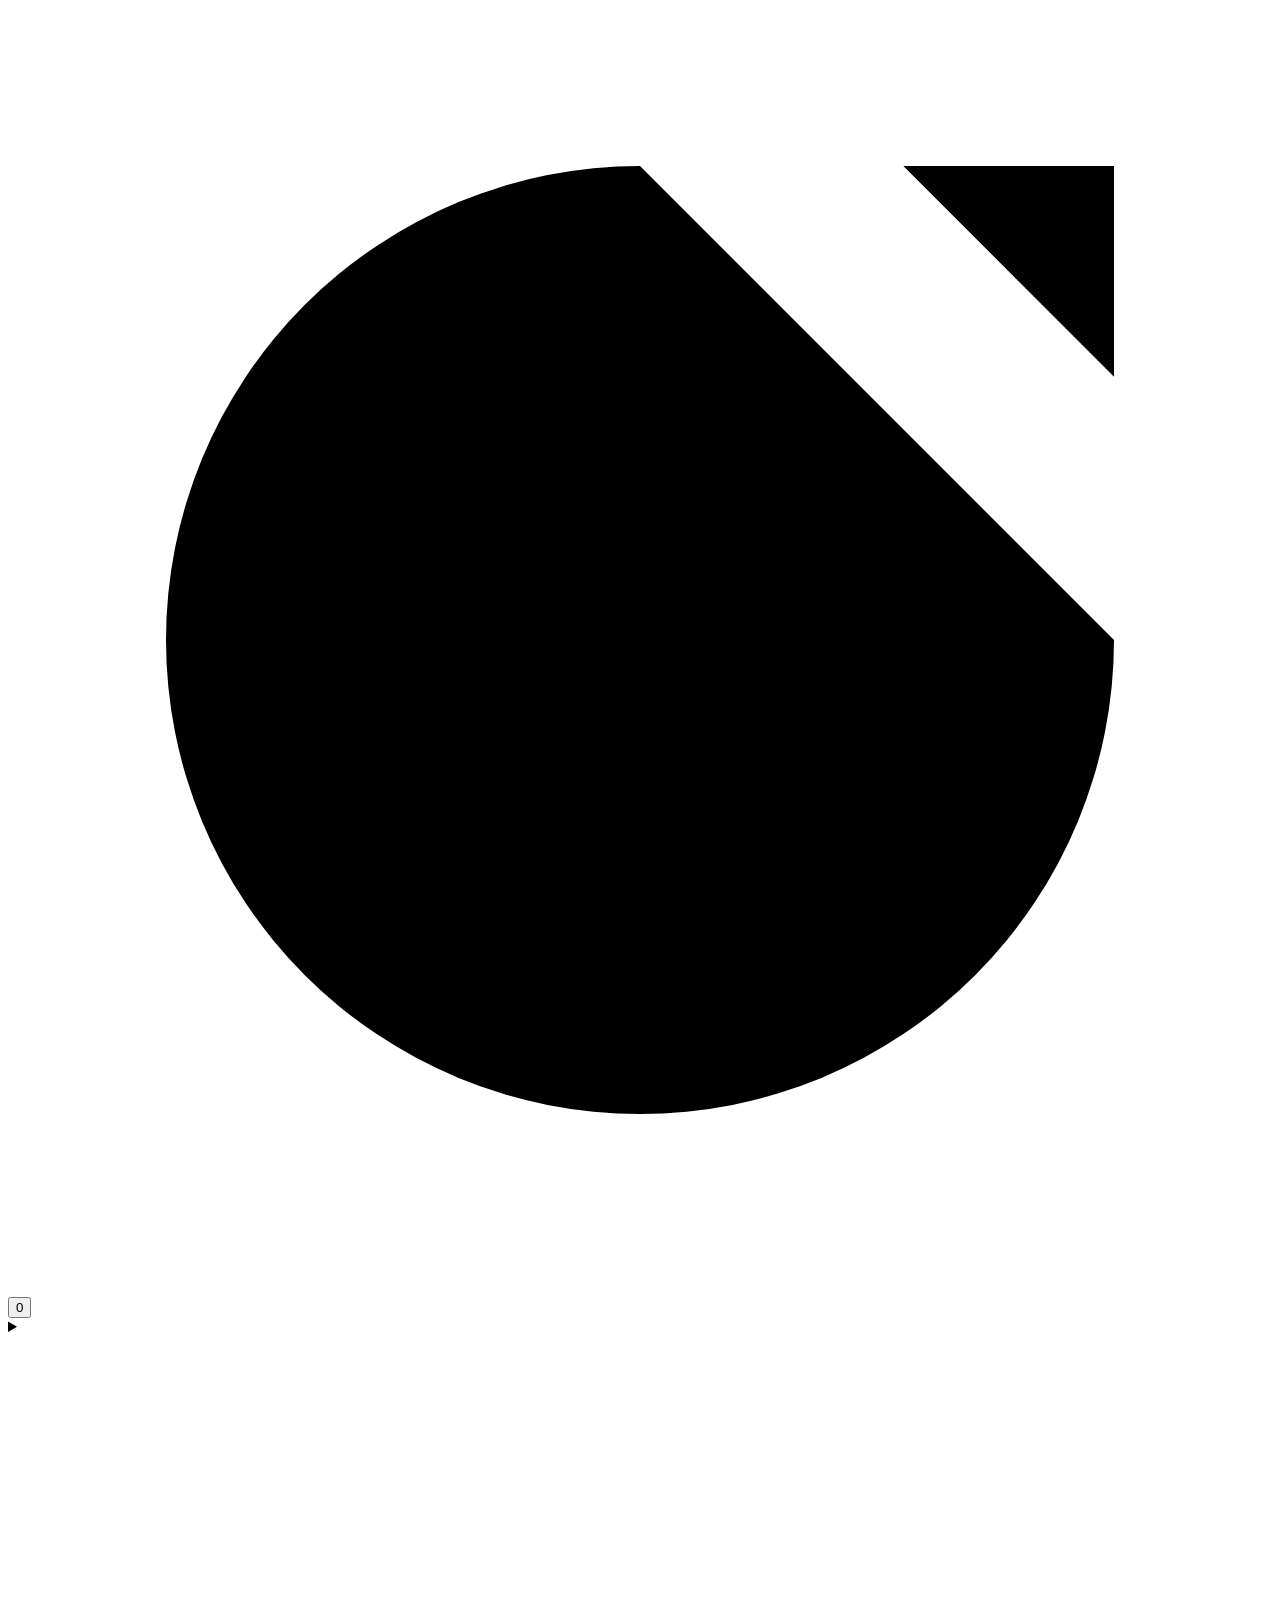
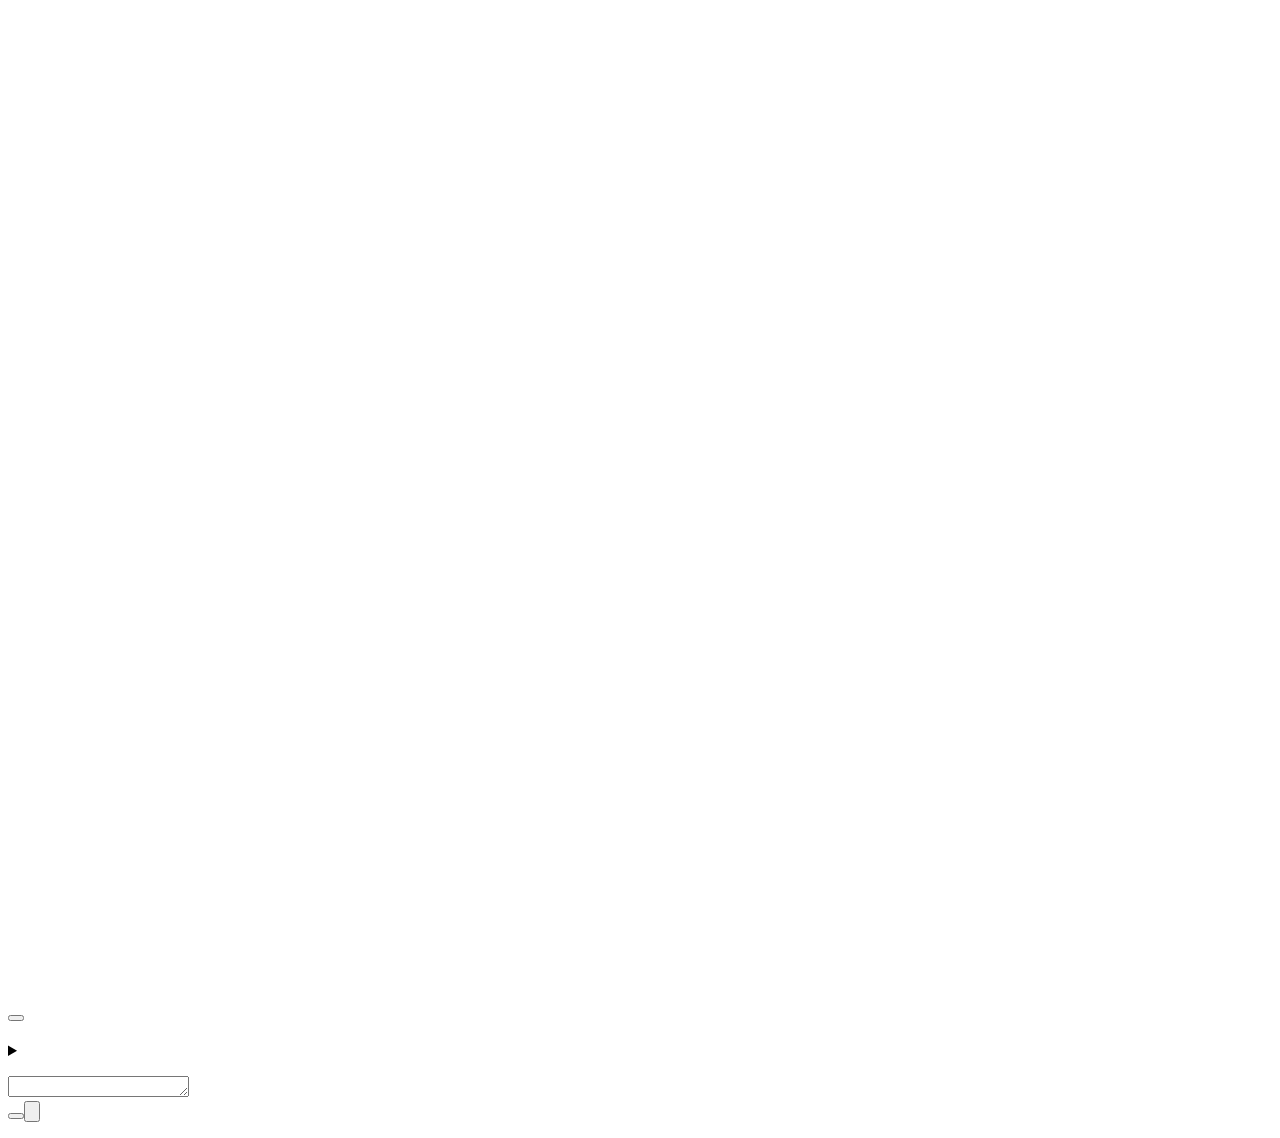
==== commit 8ff6fa5b: "Build one shared roundtable with multi-bot wake limits and task cards" ====
--- a/static/index.html
+++ b/static/index.html
@@ -1,21 +1,21 @@
 <!doctype html>
-<html lang="en"><head><meta charset="utf-8"><meta name="viewport" content="width=device-width,initial-scale=1"><title>Bot Roundtable</title><link rel="stylesheet" href="/style.css"><link rel="stylesheet" href="/mailbox.css"><script defer src="/i18n.js"></script><script defer src="/app.js"></script><script defer src="/handoffs.js"></script><script defer src="/mailbox.js"></script></head>
-<body><div class="app-shell">
-<aside id="sidebar"><div class="sidebar-top"><button id="mailbox-collapse" type="button" class="icon-button" aria-label="Compact sidebar" aria-expanded="true">☰</button><div class="sidebar-tools"><button id="mailbox-search" type="button" class="icon-button" aria-label="Search conversations" aria-controls="mailbox-search-field" aria-expanded="false">⌕</button><button id="mailbox-new" type="button" class="icon-button" aria-label="New conversation">＋</button></div></div><label id="mailbox-search-field" class="search-box" hidden><span aria-hidden="true">⌕</span><input id="room-search" type="search" data-i18n-placeholder="searchRooms" data-i18n-label="searchRooms"></label><div class="mailbox-actions"><button id="mailbox-all" type="button">All</button><div class="workspace-tabs"><button id="discussion-view" type="button" data-i18n="discussion"></button><button id="task-view" type="button" data-i18n="taskTab"></button></div></div><nav id="mailbox-pins" aria-label="Pinned bots"></nav><nav id="mailbox-list" aria-label="Conversations"></nav><div class="sidebar-footer"><button id="access" class="subtle" data-i18n="connect"></button><details id="mailbox-settings"><summary aria-label="Workspace controls">⋯</summary><div class="sidebar-settings-panel"><button id="manage" class="secondary" data-i18n="manage"></button><details class="workspace-picker"><summary>Workspace</summary><nav id="room-list" aria-label="Rooms"></nav></details><div class="workspace-actions"><a class="brand" href="/" aria-label="Bot Roundtable">Roundtable</a><button id="new-room" class="icon-button" data-i18n-label="newRoom">＋</button></div><button id="directory" class="nav-button"><span aria-hidden="true">◈</span><span data-i18n="directory"></span><span id="bot-count" class="count">0</span></button><button id="mcp-open" class="nav-button"><span aria-hidden="true">⇄</span><span data-i18n="mcpConnect"></span></button><div class="footer-row"><select id="language" aria-label="Language"><option value="en">English</option><option value="zh">简体中文</option></select></div><select id="mailbox-theme" aria-label="Appearance"><option value="system">System</option><option value="light">Light</option><option value="dark">Dark</option></select></div></details></div><div id="mailbox-resize" role="separator" aria-label="Sidebar width" aria-orientation="vertical" tabindex="0" aria-valuemin="240" aria-valuemax="400" aria-valuenow="280"></div></aside>
-<div class="main-shell"><header class="topbar"><button id="menu" class="icon-button" data-i18n-label="backRooms">‹</button><div class="conversation-identity"><div class="avatar room-avatar" aria-hidden="true">◉</div><div class="heading"><h1 id="room-title" data-i18n="welcomeTitle"></h1><p id="room-subtitle" data-i18n="welcomeSub"></p></div><button id="mailbox-identity" type="button" aria-labelledby="room-title" aria-describedby="room-subtitle"><span aria-hidden="true">›</span></button></div><span id="mailbox-exchange-title" hidden></span><span id="status" class="status-pill" data-i18n="disconnected"></span></header>
-<main id="chat"><div id="welcome" class="welcome"><div class="hero-mark">◎</div><div class="eyebrow" data-i18n="eyebrow"></div><h2 data-i18n="welcomeHero"></h2><p data-i18n="welcomeCopy"></p><div class="feature-grid"><div><span>01</span><h3 data-i18n="feature1"></h3><p data-i18n="feature1Copy"></p></div><div><span>02</span><h3 data-i18n="feature2"></h3><p data-i18n="feature2Copy"></p></div><div><span>03</span><h3 data-i18n="feature3"></h3><p data-i18n="feature3Copy"></p></div></div><button id="hero-create" class="primary" data-i18n="startRoom"></button><p class="demo-note" data-i18n="truthNote"></p></div><div id="thread-bar" hidden><label><span data-i18n="discussion"></span><select id="thread-select"></select></label><button id="latest" class="subtle" data-i18n="latest"></button></div><div id="messages" aria-live="polite"></div><section id="handoffs-view" hidden><div class="task-page-actions"><button id="new-task" type="button" class="secondary" data-i18n="newTask"></button></div><div id="task-list"></div><div id="task-thread" hidden><button id="task-back" class="subtle" type="button" data-i18n="backTasks"></button><div id="task-header"></div><p class="task-boundary" data-i18n="taskWakeHint"></p><nav id="assignment-switch" aria-label="Handoffs"></nav><div id="handoff-instruction"></div><div id="handoff-events" aria-live="polite"></div><button id="task-more" type="button" data-i18n="moreEvents" hidden></button><form id="task-note-form"><label class="sr-only" for="task-note" data-i18n="taskContext"></label><textarea id="task-note" rows="2" maxlength="4000" required data-i18n-placeholder="taskNoteHint"></textarea><button class="primary" type="submit" data-i18n="addContext"></button></form><div class="task-actions"><button id="retry-task" type="button" class="secondary" data-i18n="retryHandoff" hidden></button><button id="cancel-task" type="button" class="danger" data-i18n="cancelTask"></button></div></div></section></main>
-<div id="composer-wrap"><p id="mailbox-join" hidden></p><form id="compose"><button id="options-open" type="button" class="icon-button" data-i18n-label="discussionOptions">＋</button><label class="sr-only" for="body" data-i18n="message"></label><textarea id="body" maxlength="4000" rows="1" data-i18n-placeholder="messagePlaceholder" required></textarea><div class="composer-actions"><button id="stop" type="button" class="danger" data-i18n="stop"></button><button id="send" type="submit" class="primary send-button" data-i18n-label="send">↑</button></div></form></div><p id="error" role="alert"></p></div></div>
-<dialog id="options-dialog" aria-labelledby="options-title"><div class="dialog-heading"><h2 id="options-title" data-i18n="discussionOptions"></h2><button type="button" class="close icon-button" aria-label="Close">×</button></div><p class="muted small" data-i18n="targetHint"></p><div id="participants" class="participants"></div><div class="budget-control"><label for="budget" data-i18n="replyBudget"></label><input id="budget" type="number" min="1" max="20" value="4" required></div><p id="lead-note"></p><button id="start-discussion" type="button" class="primary" data-i18n="startDiscussion"></button><p class="muted small" data-i18n="budgetNotice"></p><p class="muted small" data-i18n="composerNote"></p></dialog>
+<html lang="en"><head><meta charset="utf-8"><meta name="viewport" content="width=device-width,initial-scale=1"><title>Bot Roundtable</title><link rel="stylesheet" href="/mailbox.css"><script defer src="/i18n.js"></script><script defer src="/app.js"></script><script defer src="/handoffs.js"></script><script defer src="/mailbox.js"></script></head>
+<body><div class="app-shell"><div class="main-shell">
+<header class="topbar"><div class="brand-mark" aria-hidden="true"><svg viewBox="0 0 24 24" aria-hidden="true"><path d="M12 3a9 9 0 1 0 9 9M12 7a5 5 0 1 0 5 5M17 3h4v4"/></svg></div><div class="heading"><h1 id="room-title" data-i18n="roundtableTitle"></h1><p id="room-subtitle" data-i18n="roundtableSubtitle"></p></div><div class="header-actions"><button id="directory" class="secondary"><span data-i18n="directory"></span><span id="bot-count" class="count">0</span></button><details id="mailbox-settings"><summary data-i18n-label="settings"><svg viewBox="0 0 24 24" aria-hidden="true"><path d="M5 12h.01M12 12h.01M19 12h.01"/></svg></summary><div class="sidebar-settings-panel"><button id="manage" class="nav-button" data-i18n="manageRoom"></button><button id="mcp-open" class="nav-button" data-i18n="mcpConnect"></button><label><span data-i18n="language"></span><select id="language"><option value="en">English</option><option value="zh">简体中文</option></select></label><label><span data-i18n="appearance"></span><select id="mailbox-theme"><option value="system" data-i18n="systemTheme"></option><option value="light" data-i18n="lightTheme"></option><option value="dark" data-i18n="darkTheme"></option></select></label></div></details></div></header>
+<div class="timeline-toolbar"><nav id="bot-filters" data-i18n-label="filterBots"></nav><button id="task-filter" type="button" aria-pressed="false" class="secondary" data-i18n="tasksOnly"></button></div>
+<main id="chat"><section id="login-guide"><h2 data-i18n="roundtableTitle"></h2><p data-i18n="loginGuide"></p><details><summary data-i18n="advanced"></summary><button id="advanced-access" data-i18n="connect"></button></details></section><div id="messages" aria-live="polite"></div><section id="handoffs-view" hidden><div id="task-list"></div><div id="task-thread" hidden><button id="task-back" class="subtle" type="button" data-i18n="backTasks"></button><div id="task-header"></div><p class="task-boundary" data-i18n="taskWakeHint"></p><nav id="assignment-switch" aria-label="Handoffs"></nav><div id="handoff-instruction"></div><div id="handoff-events" aria-live="polite"></div><button id="task-more" type="button" data-i18n="moreEvents" hidden></button><form id="task-note-form"><label class="sr-only" for="task-note" data-i18n="taskContext"></label><textarea id="task-note" rows="2" maxlength="4000" required data-i18n-placeholder="taskNoteHint"></textarea><button class="primary" type="submit" data-i18n="addContext"></button></form><div class="task-actions"><button id="retry-task" type="button" class="secondary" data-i18n="retryHandoff" hidden></button><button id="cancel-task" type="button" class="danger" data-i18n="cancelTask"></button></div></div></section></main>
+<div id="composer-wrap"><p id="notification-preview" class="muted small"></p><form id="compose"><label class="sr-only" for="body" data-i18n="message"></label><textarea id="body" maxlength="4000" rows="1" data-i18n-placeholder="roundtablePlaceholder" required></textarea><div class="composer-actions"><button id="delegate-topic" type="button" class="secondary" data-i18n="newTask"></button><button id="send" type="submit" class="primary send-button" data-i18n-label="send"><svg viewBox="0 0 24 24" aria-hidden="true"><path d="m5 12 7-7 7 7M12 5v14"/></svg></button></div></form><p id="error" role="alert"></p></div>
+</div></div>
 <dialog id="access-dialog"><form id="access-form"><div class="dialog-heading"><h2 data-i18n="accessTitle"></h2><button type="button" class="close icon-button" aria-label="Close">×</button></div><p class="muted" data-i18n="accessCopy"></p><label><span data-i18n="adminToken"></span><input id="admin" type="password" autocomplete="off"></label><button class="primary full" type="submit" data-i18n="unlock"></button><div class="divider" data-i18n="orRoom"></div><label><span data-i18n="roomId"></span><input id="room"></label><label><span data-i18n="roomToken"></span><input id="token" type="password" autocomplete="off"></label><button id="room-connect" type="button" class="secondary full" data-i18n="connectRoom"></button><label class="check-row"><input id="remember-access" type="checkbox"><span data-i18n="rememberAccess"></span></label><button id="forget-access" type="button" class="secondary full" data-i18n="forgetAccess"></button><p class="muted small" data-i18n="memoryOnly"></p><p class="dialog-error" role="alert"></p></form></dialog>
-<dialog id="create-dialog"><form id="create-form"><div class="dialog-heading"><h2 data-i18n="newRoom"></h2><button type="button" class="close icon-button" aria-label="Close">×</button></div><label><span data-i18n="roomName"></span><input id="name" maxlength="80" required></label><label><span data-i18n="chooseBots"></span></label><div id="create-bots" class="check-list"></div><p class="muted small" data-i18n="createHint"></p><button id="create" type="submit" class="primary full" data-i18n="createRoom"></button><p class="dialog-error" role="alert"></p></form></dialog>
-<dialog id="directory-dialog" class="wide-dialog"><div class="dialog-heading"><div><span class="eyebrow" data-i18n="workspace"></span><h2 data-i18n="directory"></h2></div><button type="button" class="close icon-button" aria-label="Close">×</button></div><p class="muted" data-i18n="directoryCopy"></p><div id="bot-cards" class="bot-cards"></div><button id="register" class="primary" data-i18n="registerBot"></button><p class="dialog-error" role="alert"></p></dialog>
-<dialog id="bot-dialog"><form id="bot-form"><div class="dialog-heading"><h2 id="bot-dialog-title" data-i18n="registerBot"></h2><button type="button" class="close icon-button" aria-label="Close">×</button></div><label><span data-i18n="botName"></span><input id="bot-name" required maxlength="80"></label><label><span data-i18n="botId"></span><input id="bot-id" required pattern="[a-z][a-z0-9\-]{1,39}" maxlength="40" placeholder="research-bot"></label><label><span data-i18n="connectionType"></span><select id="bot-kind"><option value="mailbox" data-i18n="kindMailbox"></option><option value="grok" data-i18n="kindGrok"></option><option value="dot" data-i18n="kindDot"></option><option value="other-bot" data-i18n="kindOther"></option><option value="demo" data-i18n="kindDemo"></option></select></label><label><span data-i18n="description"></span><textarea id="bot-description" maxlength="300" rows="2"></textarea></label><p class="muted small" data-i18n="registerHint"></p><button type="submit" class="primary full" data-i18n="registerBot"></button><p class="dialog-error" role="alert"></p></form></dialog>
-<dialog id="manage-dialog" class="wide-dialog"><div class="dialog-heading"><h2 data-i18n="manageRoom"></h2><button type="button" class="close icon-button" aria-label="Close">×</button></div><section id="details"><div class="panel-heading"><h3 data-i18n="participants"></h3><span id="participant-count" class="count">0</span></div><div id="member-list"></div><p class="muted small" data-i18n="providerBoundary"></p></section><form id="settings-form"><label><span data-i18n="roomName"></span><input id="edit-name" required maxlength="80"></label><label><span data-i18n="leadRole"></span><select id="lead-select"></select></label><p class="muted small" data-i18n="leadHint"></p><div class="button-row"><button class="primary" type="submit" data-i18n="save"></button><button id="create-lead" class="secondary" type="button" data-i18n="createLead"></button></div></form><hr><h3 data-i18n="members"></h3><div id="manage-members"></div><form id="join-form" class="button-row"><select id="join-select" aria-label="Bot"></select><button class="secondary" type="submit" data-i18n="addBot"></button></form><p class="muted small" data-i18n="allowanceHint"></p><p class="dialog-error" role="alert"></p></dialog>
-<dialog id="secret-dialog"><div class="dialog-heading"><h2 data-i18n="credentials"></h2><button type="button" class="close icon-button" aria-label="Close">×</button></div><p class="muted" data-i18n="credentialsHint"></p><pre id="secrets"></pre><button id="copy-secrets" class="secondary" data-i18n="copy"></button></dialog>
-<dialog id="mcp-dialog" class="wide-dialog"><div class="dialog-heading"><h2 data-i18n="mcpConnect"></h2><button type="button" class="close icon-button" aria-label="Close">×</button></div><p data-i18n="mcpCopy"></p><ol><li data-i18n="mcpStep1"></li><li data-i18n="mcpStep2"></li><li data-i18n="mcpStep3"></li></ol><section id="connection-check"><h3 data-i18n="connectionCheck"></h3><p data-i18n="connectionCheckHint"></p><button id="connection-refresh" type="button" data-i18n="connectionRefresh"></button><div id="connection-results"></div><pre>python local_client.py doctor
-python local_client.py probe</pre><p class="muted small" data-i18n="connectionCommandHint"></p></section><pre id="mcp-config"></pre><h3 data-i18n="mcpHttpTitle"></h3><p data-i18n="mcpHttpCopy"></p><pre>{"url":"https://YOUR_HOST/mcp","headers":{"Authorization":"Bearer YOUR_AGENT_TOKEN"}}</pre><p class="muted small" data-i18n="mcpWarning"></p><div class="tool-tags"><code>list_rooms</code><code>list_bots</code><code>send_message</code><code>get_thread</code><code>receive_jobs</code><code>reply_to_job</code><code>stop_discussion</code><code>create_task</code><code>list_tasks</code><code>get_task</code><code>receive_assignments</code><code>claim_assignment</code><code>report_assignment</code><code>add_task_context</code><code>cancel_task</code><code>retry_assignment</code></div><p class="dialog-error" role="alert"></p></dialog>
+
+<dialog id="directory-dialog" class="wide-dialog"><div class="dialog-heading"><div><h2 data-i18n="directory"></h2></div><button type="button" class="close icon-button" aria-label="Close">×</button></div><p class="muted" data-i18n="directoryCopy"></p><div id="bot-cards" class="bot-cards"></div><p data-i18n="addBotCommand"></p><pre>python scripts/local_runtime.py add-bot --bot helper --kind grok --wake grok-routine</pre><p class="dialog-error" role="alert"></p></dialog>
+
+<dialog id="manage-dialog" class="wide-dialog"><div class="dialog-heading"><h2 data-i18n="manageRoom"></h2><button type="button" class="close icon-button" aria-label="Close">×</button></div><form id="settings-form"><label><span data-i18n="roomName"></span><input id="edit-name" required maxlength="80"></label><div class="button-row"><button class="primary" type="submit" data-i18n="save"></button></div></form><hr><h3 data-i18n="members"></h3><div id="manage-members"></div><p class="muted small" data-i18n="allowanceHint"></p><details><summary data-i18n="advanced"></summary><p data-i18n="stopRoundtableHint"></p><button id="stop" type="button" class="danger" data-i18n="stopReplies"></button></details><p class="dialog-error" role="alert"></p></dialog>
+
+<dialog id="mcp-dialog" class="wide-dialog"><div class="dialog-heading"><h2 data-i18n="mcpConnect"></h2><button type="button" class="close icon-button" aria-label="Close">×</button></div><p data-i18n="mcpCopy"></p><ol><li data-i18n="mcpStep1"></li><li data-i18n="mcpStep2"></li><li data-i18n="mcpStep3"></li></ol><details><summary data-i18n="advanced"></summary><section id="connection-check"><h3 data-i18n="connectionCheck"></h3><p data-i18n="connectionCheckHint"></p><button id="connection-refresh" type="button" data-i18n="connectionRefresh"></button><div id="connection-results"></div><pre>python local_client.py doctor
+python local_client.py probe</pre><p class="muted small" data-i18n="connectionCommandHint"></p></section><pre id="mcp-config"></pre><h3 data-i18n="mcpHttpTitle"></h3><p data-i18n="mcpHttpCopy"></p><pre>{"url":"https://YOUR_HOST/mcp","headers":{"Authorization":"Bearer YOUR_AGENT_TOKEN"}}</pre><p class="muted small" data-i18n="mcpWarning"></p></details><div class="tool-tags"><code>list_rooms</code><code>list_bots</code><code>send_message</code><code>get_thread</code><code>receive_jobs</code><code>reply_to_job</code><code>stop_discussion</code><code>create_task</code><code>list_tasks</code><code>get_task</code><code>receive_assignments</code><code>claim_assignment</code><code>report_assignment</code><code>add_task_context</code><code>cancel_task</code><code>retry_assignment</code></div><p class="dialog-error" role="alert"></p></dialog>
 <dialog id="task-create-dialog" class="wide-dialog"><form id="task-create-form"><div class="dialog-heading"><h2 data-i18n="newTask"></h2><button type="button" class="close icon-button" aria-label="Close">×</button></div><label><span data-i18n="taskTitle"></span><input id="task-title" required maxlength="120"></label><label><span data-i18n="taskContext"></span><textarea id="task-context" required maxlength="4000" rows="3"></textarea></label><p class="muted small" data-i18n="taskScopeHint"></p><div id="task-workers"></div><label><span data-i18n="taskBudget"></span><input id="task-budget" type="number" min="1" max="20" value="6" required></label><p class="task-boundary" data-i18n="taskWakeHint"></p><button id="create-task" class="primary full" type="submit" data-i18n="delegateTask"></button><p class="dialog-error" role="alert"></p></form></dialog>
-<dialog id="mailbox-dialog" aria-labelledby="mailbox-dialog-title"><form id="mailbox-create-form"><div class="dialog-heading"><h2 id="mailbox-dialog-title" data-mailbox-label="newGroup">New conversation</h2><button type="button" class="icon-button" data-mailbox-close aria-label="Close">×</button></div><label><span data-mailbox-label="title">Conversation name</span><input id="mailbox-title" maxlength="120"></label><p data-mailbox-label="members">To</p><div id="mailbox-members" class="check-list"></div><label><span data-mailbox-label="budget">Bot reply budget</span><input id="mailbox-budget" type="number" min="1" max="20" value="4" required></label><div class="button-row"><button type="button" data-mailbox-close data-mailbox-label="cancel">Cancel</button><button id="mailbox-create-submit" type="submit" class="primary" data-mailbox-label="create">Start conversation</button></div><p class="dialog-error" role="alert"></p></form></dialog>
-<dialog id="mailbox-details" aria-labelledby="mailbox-details-title"><div class="dialog-heading"><h2 id="mailbox-details-title" data-mailbox-label="options">Conversation details</h2><button type="button" class="icon-button" data-mailbox-close aria-label="Close">×</button></div><div id="mailbox-details-members"></div><p data-mailbox-label="membersHint"></p><p id="mailbox-detail-budget"></p><p class="dialog-error" role="alert"></p></dialog>
-<dialog id="mailbox-avatar-dialog" aria-labelledby="mailbox-avatar-title"><form id="mailbox-avatar-form"><div class="dialog-heading"><h2 id="mailbox-avatar-title" data-mailbox-label="profile">Avatar</h2><button type="button" data-mailbox-close aria-label="Close">×</button></div><input id="mailbox-avatar-actor" type="hidden"><label><span data-mailbox-label="initial">Initials</span><input id="mailbox-avatar-initial" maxlength="2" required></label><label><span data-mailbox-label="color">Color</span><select id="mailbox-avatar-color"><option value="sage">Sage</option><option value="sand">Sand</option><option value="rose">Rose</option><option value="blue">Blue</option><option value="slate">Slate</option></select></label><label><span data-mailbox-label="character">Character</span><select id="mailbox-avatar-character"><option value="auto">Auto</option><option value="pebble">Pebble</option><option value="capsule">Capsule</option><option value="kite">Kite</option><option value="initials">Initials</option></select></label><p data-mailbox-label="avatarHint"></p><button type="submit" class="primary" data-mailbox-label="save">Save</button><p class="dialog-error" role="alert"></p></form></dialog>
+
+
+
 </body></html>
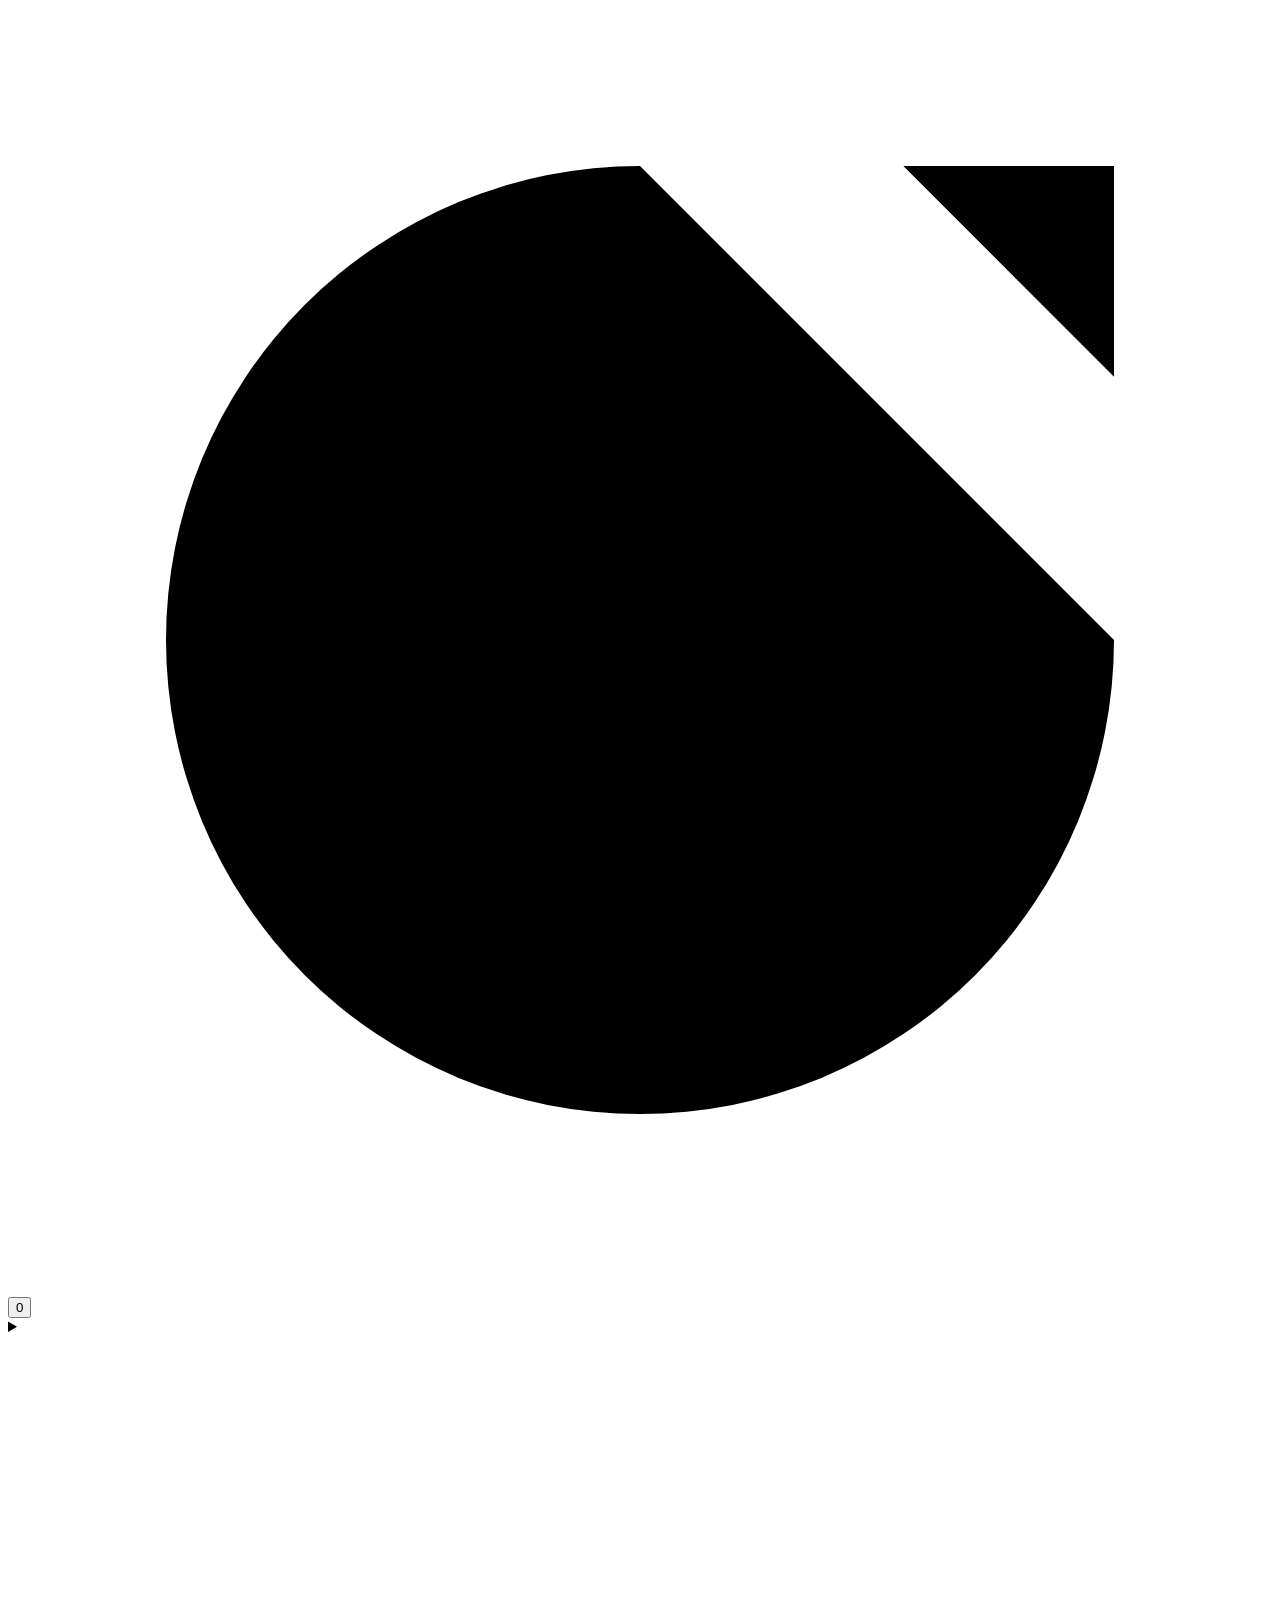
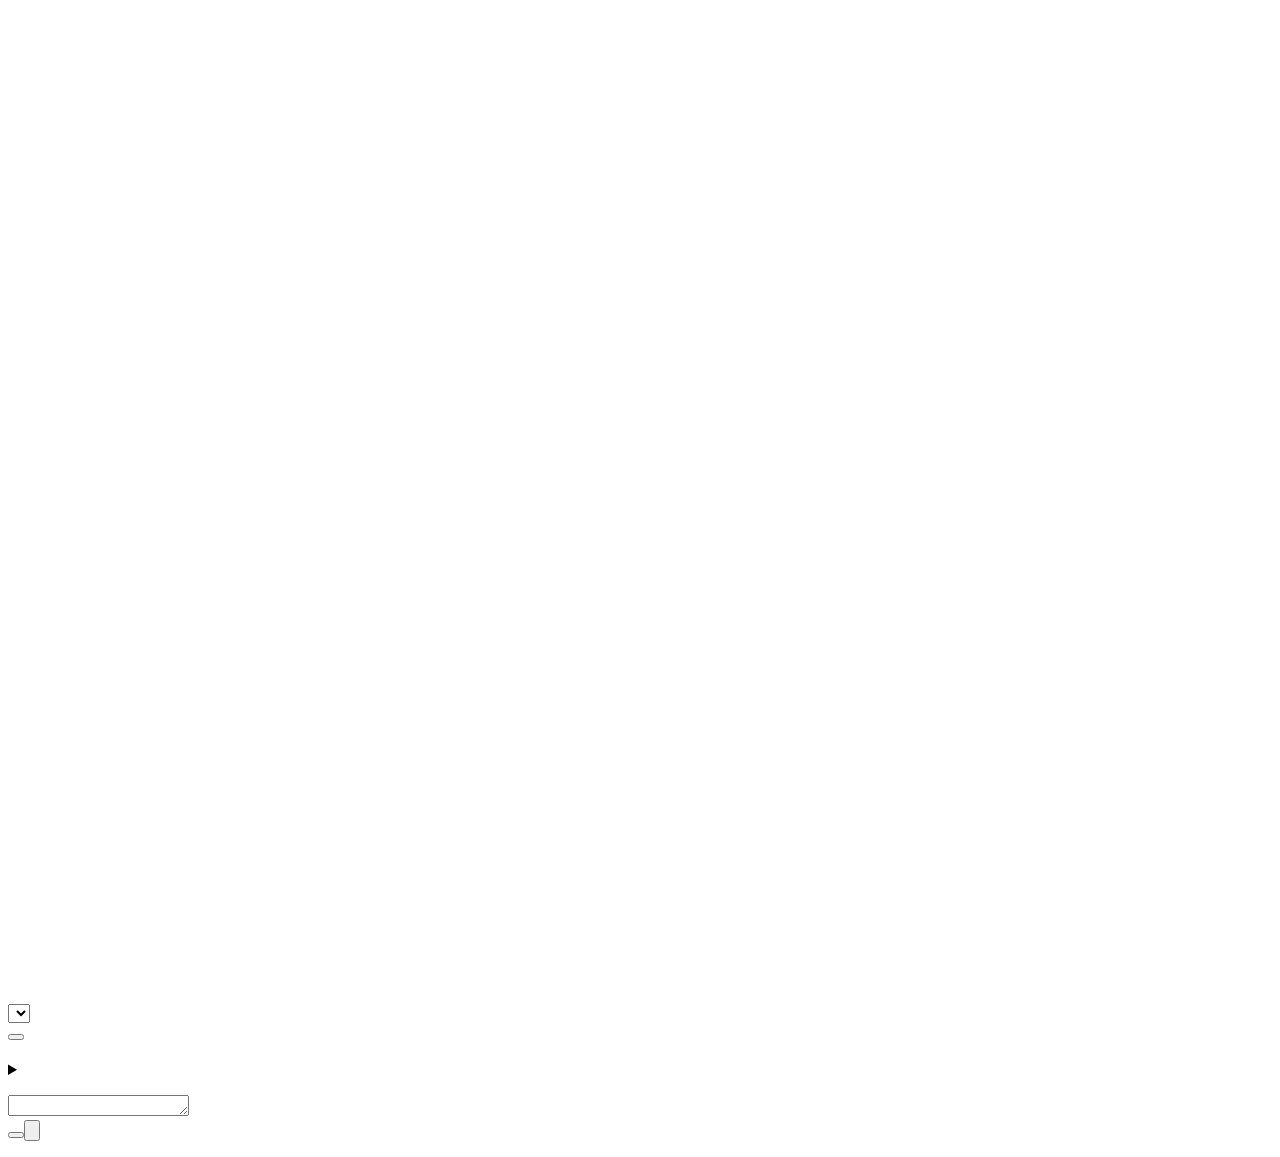
==== commit dc4497a9: "Add group chat task replies and local Cookie Bot management" ====
--- a/static/index.html
+++ b/static/index.html
@@ -1,14 +1,18 @@
 <!doctype html>
-<html lang="en"><head><meta charset="utf-8"><meta name="viewport" content="width=device-width,initial-scale=1"><title>Bot Roundtable</title><link rel="stylesheet" href="/mailbox.css"><script defer src="/i18n.js"></script><script defer src="/app.js"></script><script defer src="/handoffs.js"></script><script defer src="/mailbox.js"></script></head>
+<html lang="en"><head><meta charset="utf-8"><meta name="viewport" content="width=device-width,initial-scale=1"><title>Bot Roundtable</title><link rel="stylesheet" href="/mailbox.css"><script defer src="/i18n.js"></script><script defer src="/app.js"></script><script defer src="/handoffs.js"></script><script defer src="/mailbox.js"></script><script defer src="/bot-management.js"></script></head>
 <body><div class="app-shell"><div class="main-shell">
 <header class="topbar"><div class="brand-mark" aria-hidden="true"><svg viewBox="0 0 24 24" aria-hidden="true"><path d="M12 3a9 9 0 1 0 9 9M12 7a5 5 0 1 0 5 5M17 3h4v4"/></svg></div><div class="heading"><h1 id="room-title" data-i18n="roundtableTitle"></h1><p id="room-subtitle" data-i18n="roundtableSubtitle"></p></div><div class="header-actions"><button id="directory" class="secondary"><span data-i18n="directory"></span><span id="bot-count" class="count">0</span></button><details id="mailbox-settings"><summary data-i18n-label="settings"><svg viewBox="0 0 24 24" aria-hidden="true"><path d="M5 12h.01M12 12h.01M19 12h.01"/></svg></summary><div class="sidebar-settings-panel"><button id="manage" class="nav-button" data-i18n="manageRoom"></button><button id="mcp-open" class="nav-button" data-i18n="mcpConnect"></button><label><span data-i18n="language"></span><select id="language"><option value="en">English</option><option value="zh">简体中文</option></select></label><label><span data-i18n="appearance"></span><select id="mailbox-theme"><option value="system" data-i18n="systemTheme"></option><option value="light" data-i18n="lightTheme"></option><option value="dark" data-i18n="darkTheme"></option></select></label></div></details></div></header>
-<div class="timeline-toolbar"><nav id="bot-filters" data-i18n-label="filterBots"></nav><button id="task-filter" type="button" aria-pressed="false" class="secondary" data-i18n="tasksOnly"></button></div>
+<p id="poll-error" role="status" data-i18n="pollingError" hidden></p>
+<div class="timeline-toolbar"><nav id="bot-filters" data-i18n-label="filterBots"><select id="bot-filter" data-i18n-label="filterBots"></select></nav><span id="filter-summary" class="small" aria-live="polite"></span><button id="task-filter" type="button" aria-pressed="false" class="secondary" data-i18n="tasksOnly"></button></div>
 <main id="chat"><section id="login-guide"><h2 data-i18n="roundtableTitle"></h2><p data-i18n="loginGuide"></p><details><summary data-i18n="advanced"></summary><button id="advanced-access" data-i18n="connect"></button></details></section><div id="messages" aria-live="polite"></div><section id="handoffs-view" hidden><div id="task-list"></div><div id="task-thread" hidden><button id="task-back" class="subtle" type="button" data-i18n="backTasks"></button><div id="task-header"></div><p class="task-boundary" data-i18n="taskWakeHint"></p><nav id="assignment-switch" aria-label="Handoffs"></nav><div id="handoff-instruction"></div><div id="handoff-events" aria-live="polite"></div><button id="task-more" type="button" data-i18n="moreEvents" hidden></button><form id="task-note-form"><label class="sr-only" for="task-note" data-i18n="taskContext"></label><textarea id="task-note" rows="2" maxlength="4000" required data-i18n-placeholder="taskNoteHint"></textarea><button class="primary" type="submit" data-i18n="addContext"></button></form><div class="task-actions"><button id="retry-task" type="button" class="secondary" data-i18n="retryHandoff" hidden></button><button id="cancel-task" type="button" class="danger" data-i18n="cancelTask"></button></div></div></section></main>
 <div id="composer-wrap"><p id="notification-preview" class="muted small"></p><form id="compose"><label class="sr-only" for="body" data-i18n="message"></label><textarea id="body" maxlength="4000" rows="1" data-i18n-placeholder="roundtablePlaceholder" required></textarea><div class="composer-actions"><button id="delegate-topic" type="button" class="secondary" data-i18n="newTask"></button><button id="send" type="submit" class="primary send-button" data-i18n-label="send"><svg viewBox="0 0 24 24" aria-hidden="true"><path d="m5 12 7-7 7 7M12 5v14"/></svg></button></div></form><p id="error" role="alert"></p></div>
 </div></div>
 <dialog id="access-dialog"><form id="access-form"><div class="dialog-heading"><h2 data-i18n="accessTitle"></h2><button type="button" class="close icon-button" aria-label="Close">×</button></div><p class="muted" data-i18n="accessCopy"></p><label><span data-i18n="adminToken"></span><input id="admin" type="password" autocomplete="off"></label><button class="primary full" type="submit" data-i18n="unlock"></button><div class="divider" data-i18n="orRoom"></div><label><span data-i18n="roomId"></span><input id="room"></label><label><span data-i18n="roomToken"></span><input id="token" type="password" autocomplete="off"></label><button id="room-connect" type="button" class="secondary full" data-i18n="connectRoom"></button><label class="check-row"><input id="remember-access" type="checkbox"><span data-i18n="rememberAccess"></span></label><button id="forget-access" type="button" class="secondary full" data-i18n="forgetAccess"></button><p class="muted small" data-i18n="memoryOnly"></p><p class="dialog-error" role="alert"></p></form></dialog>
 
-<dialog id="directory-dialog" class="wide-dialog"><div class="dialog-heading"><div><h2 data-i18n="directory"></h2></div><button type="button" class="close icon-button" aria-label="Close">×</button></div><p class="muted" data-i18n="directoryCopy"></p><div id="bot-cards" class="bot-cards"></div><p data-i18n="addBotCommand"></p><pre>python scripts/local_runtime.py add-bot --bot helper --kind grok --wake grok-routine</pre><p class="dialog-error" role="alert"></p></dialog>
+<dialog id="directory-dialog" class="wide-dialog"><div class="dialog-heading"><h2 data-i18n="directory"></h2><button type="button" class="close icon-button" data-i18n-label="close">×</button></div><p class="muted" data-i18n="directoryCopy"></p><div class="button-row"><button id="bot-add" class="primary" data-i18n="addBot" hidden></button></div><p id="bot-local-only" class="muted small" data-i18n="botLocalOnly"></p><div id="bot-cards" class="bot-cards"></div><p class="dialog-error" role="alert"></p></dialog>
+<dialog id="bot-editor-dialog"><form id="bot-editor-form"><div class="dialog-heading"><h2 id="bot-editor-title"></h2><button type="button" class="close icon-button" data-i18n-label="close">×</button></div><label><span data-i18n="botName"></span><input id="bot-name" required maxlength="80" autocomplete="off"></label><label id="bot-id-field"><span data-i18n="botId"></span><input id="bot-id" required pattern="[a-z][a-z0-9-]{1,39}" minlength="2" maxlength="40" autocomplete="off"><small class="muted small" data-i18n="botIdHint"></small></label><fieldset id="bot-avatar-picker"><legend data-i18n="botAvatar"></legend><div id="bot-avatar-options"></div></fieldset><label id="bot-kind-field"><span data-i18n="botKind"></span><select id="bot-kind"><option value="grok">Grok</option><option value="dot">Dot</option><option value="mailbox" data-i18n="botOther"></option></select></label><label><span data-i18n="botWake"></span><select id="bot-wake"><option value="grok-routine" data-i18n="wakeRoutine"></option><option value="mcp-events" data-i18n="wakeEvents"></option><option value="poll" data-i18n="wakePoll"></option></select></label><label><span data-i18n="botHourly"></span><input id="bot-limit" type="number" min="0" max="20" required value="20"></label><p id="bot-setup-hint" class="muted small" data-i18n="botSetupHint"></p><pre id="bot-connect-command"></pre><p id="bot-create-warning" class="muted small" data-i18n="botCreateWarning"></p><div class="button-row"><button id="bot-save" class="primary" type="submit" data-i18n="save"></button></div><p class="dialog-error" role="alert"></p></form></dialog>
+<dialog id="bot-token-dialog"><div class="dialog-heading"><h2 data-i18n="botCreated"></h2><button type="button" class="close icon-button" data-i18n-label="close">×</button></div><p data-i18n="botTokenOnce"></p><output id="bot-created-token" class="secret-output"></output><div class="button-row"><button id="bot-copy-token" class="secondary" data-i18n="copyToken"></button><span id="bot-copy-status" class="small" role="status"></span></div><p data-i18n="botConnectInstruction"></p><pre id="bot-created-command"></pre><p class="dialog-error" role="alert"></p></dialog>
+<dialog id="bot-delete-dialog"><form id="bot-delete-form"><div class="dialog-heading"><h2 data-i18n="deleteBot"></h2><button type="button" class="close icon-button" data-i18n-label="close">×</button></div><p data-i18n="botDeleteHint"></p><label><span id="bot-delete-label"></span><input id="bot-delete-confirm" required autocomplete="off"></label><button id="bot-delete-submit" class="danger" type="submit" data-i18n="deleteBot" disabled></button><p class="dialog-error" role="alert"></p></form></dialog>
 
 <dialog id="manage-dialog" class="wide-dialog"><div class="dialog-heading"><h2 data-i18n="manageRoom"></h2><button type="button" class="close icon-button" aria-label="Close">×</button></div><form id="settings-form"><label><span data-i18n="roomName"></span><input id="edit-name" required maxlength="80"></label><div class="button-row"><button class="primary" type="submit" data-i18n="save"></button></div></form><hr><h3 data-i18n="members"></h3><div id="manage-members"></div><p class="muted small" data-i18n="allowanceHint"></p><details><summary data-i18n="advanced"></summary><p data-i18n="stopRoundtableHint"></p><button id="stop" type="button" class="danger" data-i18n="stopReplies"></button></details><p class="dialog-error" role="alert"></p></dialog>
 
